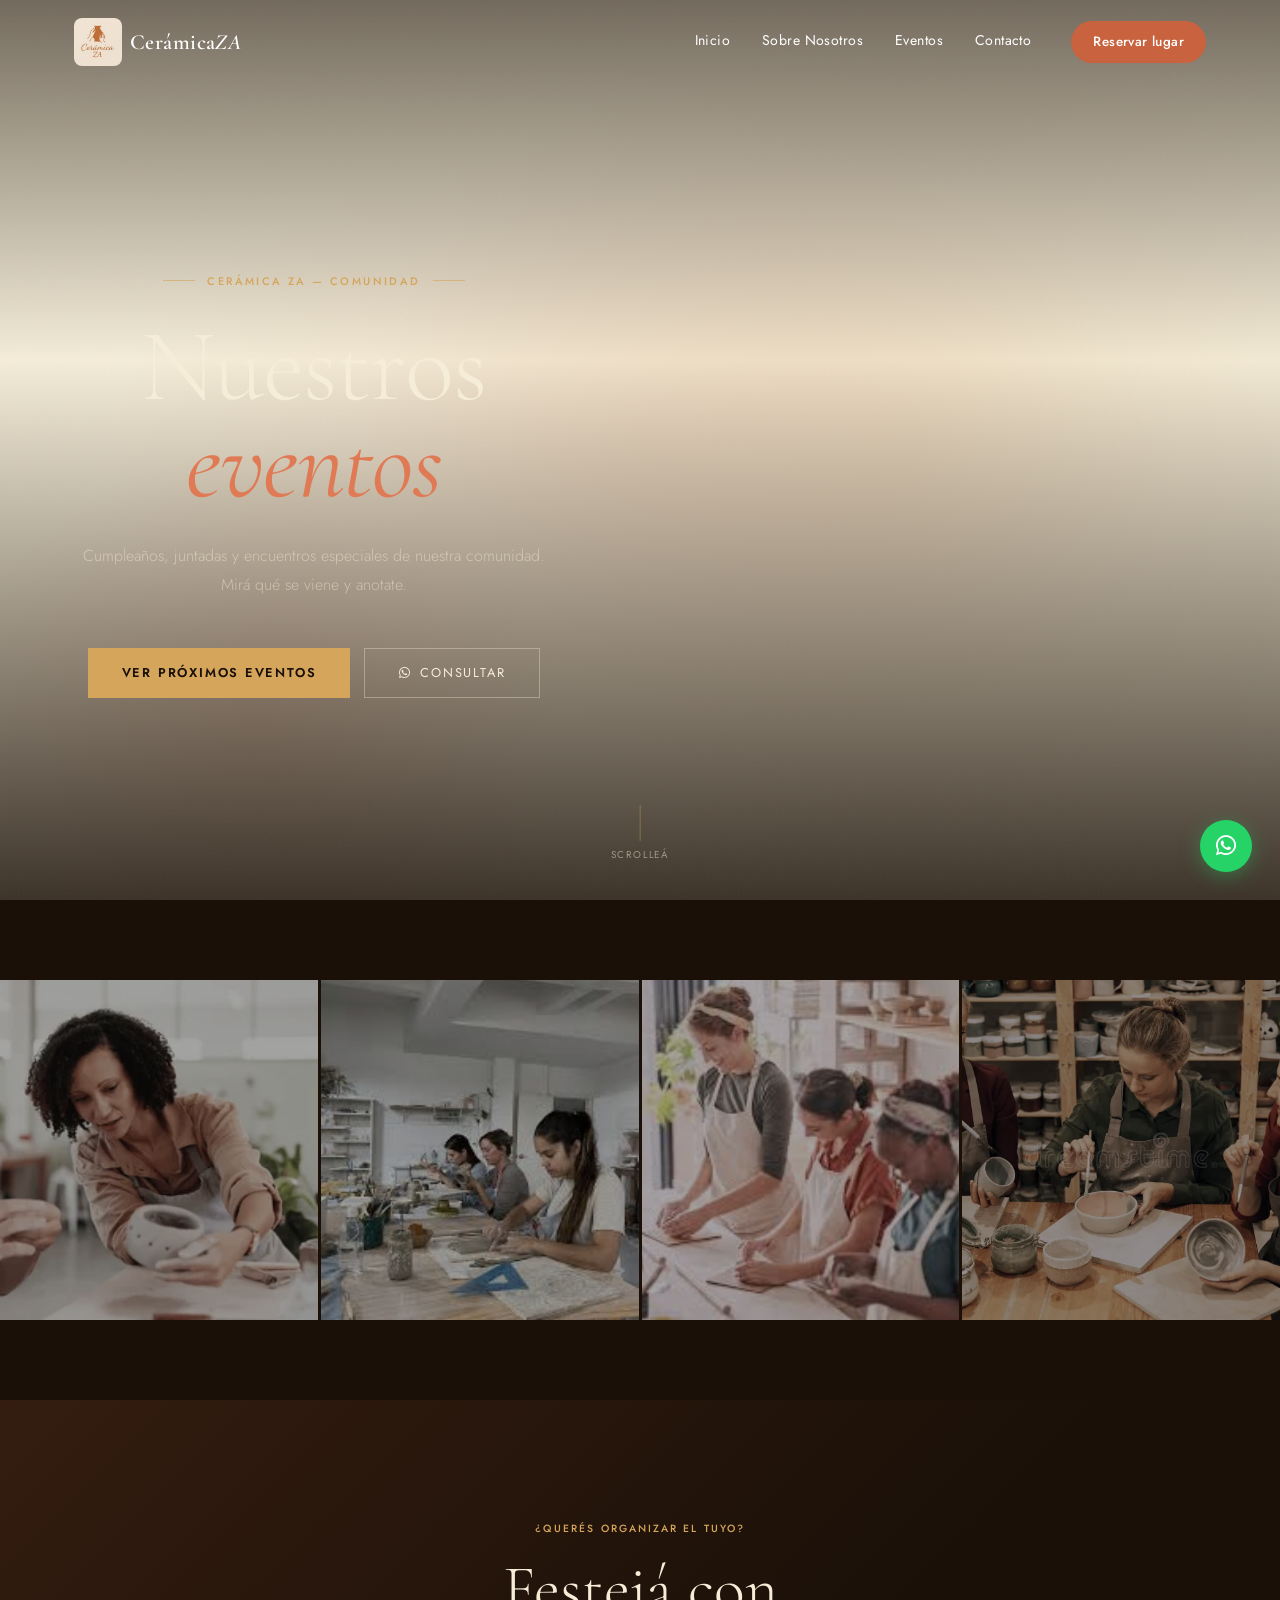
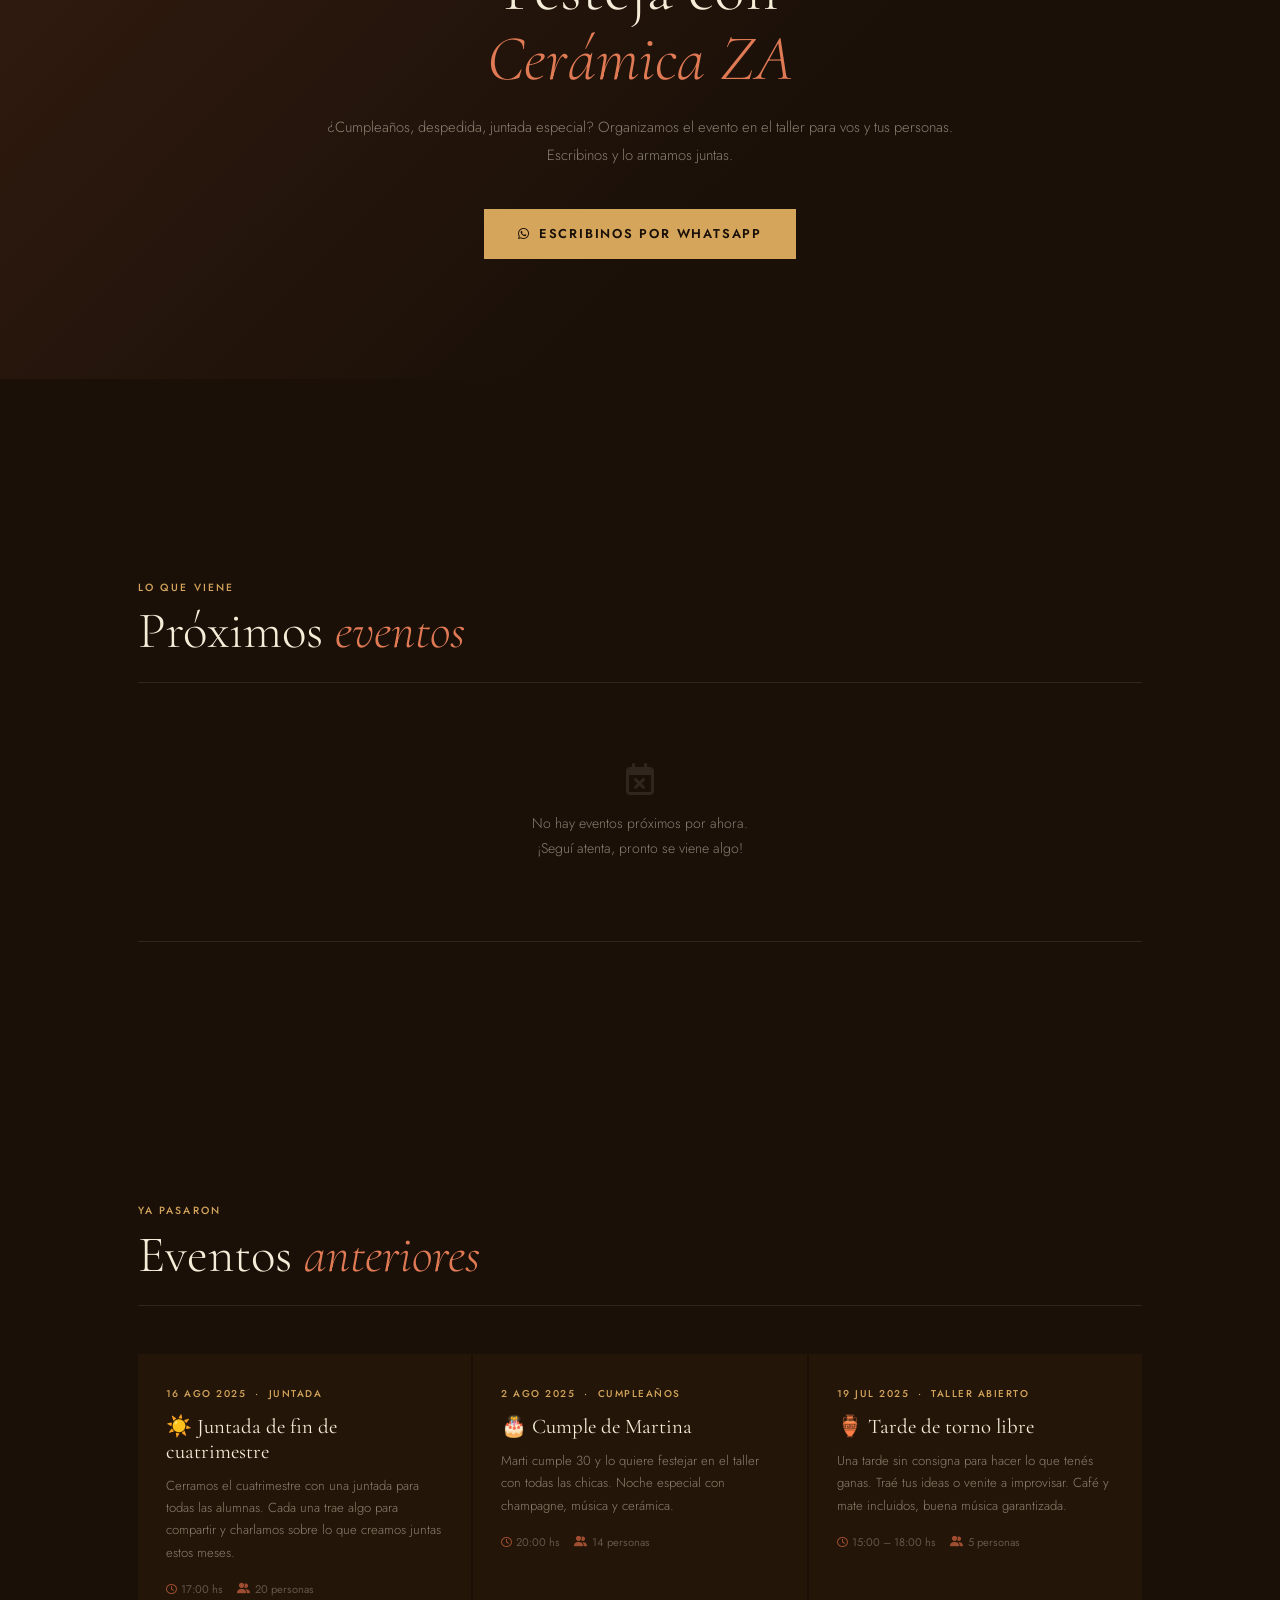
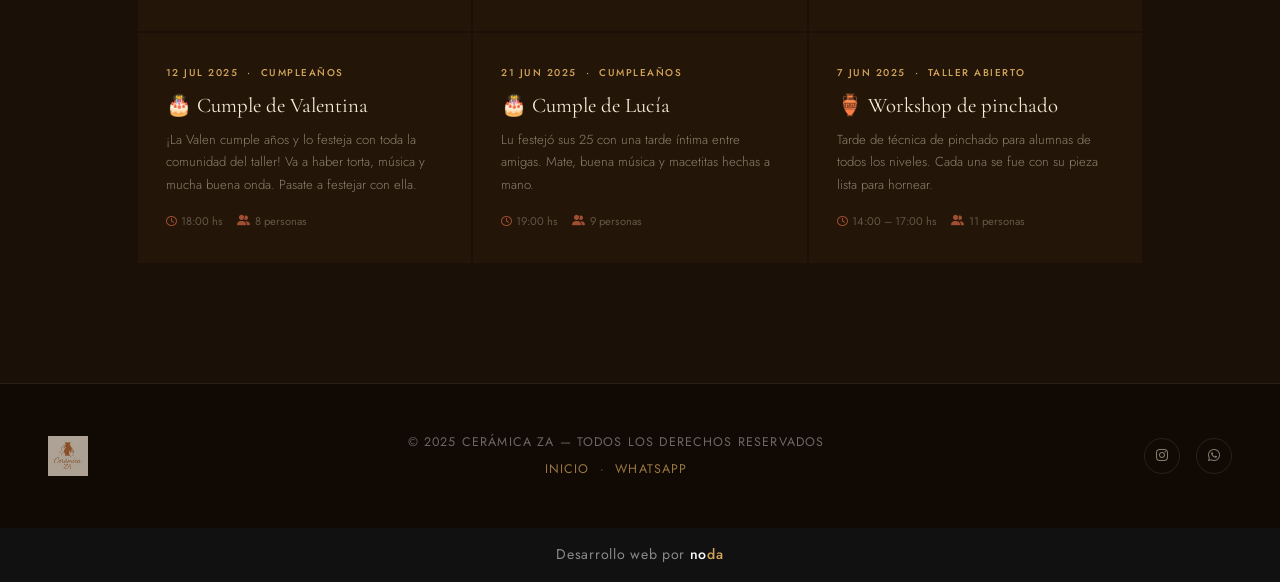
==== eventos.html @ 94dc333e "first commit" ====
<!DOCTYPE html>
<html lang="es">
<head>
  <meta charset="UTF-8" />
  <meta name="viewport" content="width=device-width, initial-scale=1.0" />
  <title>Eventos — Cerámica ZA</title>
  <link rel="preconnect" href="https://fonts.googleapis.com" />
  <link rel="preconnect" href="https://fonts.gstatic.com" crossorigin />
  <link href="https://fonts.googleapis.com/css2?family=Cormorant+Garamond:ital,wght@0,300;0,400;0,600;1,300;1,400;1,600&family=Jost:wght@300;400;500;600&display=swap" rel="stylesheet" />
  <link rel="stylesheet" href="https://cdnjs.cloudflare.com/ajax/libs/font-awesome/6.5.0/css/all.min.css" />
  <link rel="stylesheet" href="styles.css" />
  <link rel="stylesheet" href="styleE.css" />
  <style>

    /* ══════════════════════════════════════
       VARIABLES
    ══════════════════════════════════════ */
    :root {
      --ink:      #1A1008;       /* fondo oscuro principal */
      --ink-2:    #231508;       /* card oscura */
      --ink-3:    #2E1C0E;       /* hover oscuro */
      --terra:    #C9623F;
      --terra-l:  #E07A55;
      --terra-d:  #A04E31;
      --gold:     #D4A55A;       /* acento dorado editorial */
      --gold-l:   #E8C07A;
      --cream:    #F5EDD8;
      --sand:     #E8D5B7;
      --white:    #FFFFFF;
      --muted:    rgba(245,237,216,.5);
      --line:     rgba(245,237,216,.1);

      --ff-d: 'Cormorant Garamond', Georgia, serif;
      --ff-b: 'Jost', sans-serif;
      --ease: cubic-bezier(.4,0,.2,1);
    }

    *, *::before, *::after { box-sizing: border-box; margin:0; padding:0; }
    html { scroll-behavior: smooth; }

    body {
      font-family: var(--ff-b);
      background: var(--ink);
      color: var(--cream);
      overflow-x: hidden;
      min-height: 100vh;
    }

    a { text-decoration: none; color: inherit; }
    img { display: block; max-width: 100%; }

    /* ══════════════════════════════════════
       NAVBAR
    ══════════════════════════════════════ */
    .nav {
      position: fixed; top:0; left:0; right:0; z-index:200;
      padding: 20px 48px;
      display: flex; align-items: center; justify-content: space-between;
      transition: background .4s var(--ease), padding .4s var(--ease);
    }
    .nav.scrolled {
      background: rgba(26,16,8,.95);
      backdrop-filter: blur(16px);
      padding: 14px 48px;
      border-bottom: 1px solid var(--line);
    }

    .nav-logo img {
      height: 52px;
      width: auto;
      filter: brightness(1.1);
      transition: opacity .25s;
    }
    .nav-logo img:hover { opacity: .85; }

    .nav-back {
      font-size: .78rem; font-weight: 500; letter-spacing: .12em;
      text-transform: uppercase; color: var(--gold);
      display: flex; align-items: center; gap: 8px;
      transition: gap .2s var(--ease), color .2s;
    }
    .nav-back:hover { gap: 13px; color: var(--gold-l); }

    /* ══════════════════════════════════════
       HERO — cinematic full-height
    ══════════════════════════════════════ */
    .hero {
      min-height: 100vh;
      display: flex; flex-direction: column;
      align-items: center; justify-content: center;
      text-align: center;
      padding: 140px 24px 80px;
      position: relative; overflow: hidden;
    }

    /* Layered background */
    .hero-bg {
      position: absolute; inset:0; z-index:0;
    }
    .hero-bg-img {
      position: absolute; inset:0;
      background-image: url('https://images.unsplash.com/photo-1565193566173-7a0ee3dbe261?w=1600&q=80');
      background-size: cover; background-position: center;
      filter: brightness(.28) saturate(.8);
    }
    .hero-bg-gradient {
      position: absolute; inset:0;
      background:
        linear-gradient(to bottom, rgba(26,16,8,.6) 0%, transparent 40%, rgba(26,16,8,.85) 100%),
        radial-gradient(ellipse 60% 50% at 50% 50%, rgba(201,98,63,.08) 0%, transparent 70%);
    }
    /* grain overlay */
    .hero-bg::after {
      content:'';
      position: absolute; inset:0;
      background-image: url("data:image/svg+xml,%3Csvg viewBox='0 0 200 200' xmlns='http://www.w3.org/2000/svg'%3E%3Cfilter id='n'%3E%3CfeTurbulence type='fractalNoise' baseFrequency='0.75' numOctaves='4' stitchTiles='stitch'/%3E%3C/filter%3E%3Crect width='100%25' height='100%25' filter='url(%23n)' opacity='0.04'/%3E%3C/svg%3E");
      background-size: 180px; pointer-events:none;
    }

    .hero-content { position:relative; z-index:1; max-width: 800px; }

    .hero-eyebrow {
      display: inline-flex; align-items: center; gap: 12px;
      font-size: .68rem; font-weight: 500; letter-spacing: .22em;
      text-transform: uppercase; color: var(--gold);
      margin-bottom: 28px;
    }
    .hero-eyebrow::before,
    .hero-eyebrow::after {
      content:''; display:block;
      width: 32px; height: 1px; background: var(--gold); opacity:.6;
    }

    .hero-title {
      font-family: var(--ff-d);
      font-size: clamp(3.8rem, 8vw, 7rem);
      font-weight: 300; line-height: .95;
      color: var(--cream); margin-bottom: 28px;
      letter-spacing: -.01em;
    }
    .hero-title em {
      font-style: italic; font-weight: 400;
      color: var(--terra-l); display: block;
    }

    .hero-sub {
      font-size: 1rem; font-weight: 300;
      color: var(--muted); line-height: 1.85;
      max-width: 480px; margin: 0 auto 48px;
    }

    .hero-ctas {
      display: flex; gap: 14px; justify-content: center; flex-wrap: wrap;
    }

    .btn-gold {
      display: inline-flex; align-items: center; gap: 8px;
      padding: 14px 34px;
      background: var(--gold); color: var(--ink);
      border-radius: 0; font-size: .8rem; font-weight: 600;
      letter-spacing: .14em; text-transform: uppercase;
      transition: background .25s, transform .25s;
    }
    .btn-gold:hover { background: var(--gold-l); transform: translateY(-2px); }

    .btn-outline {
      display: inline-flex; align-items: center; gap: 8px;
      padding: 13px 34px;
      background: transparent; color: var(--cream);
      border: 1px solid rgba(245,237,216,.35);
      border-radius: 0; font-size: .8rem; font-weight: 400;
      letter-spacing: .14em; text-transform: uppercase;
      transition: border-color .25s, color .25s, background .25s;
    }
    .btn-outline:hover {
      border-color: var(--cream);
      background: rgba(245,237,216,.06);
    }

    /* Scroll hint */
    .hero-scroll {
      position: absolute; bottom: 36px; left: 50%;
      transform: translateX(-50%); z-index:1;
      display: flex; flex-direction: column; align-items: center; gap: 6px;
      color: var(--muted); font-size: .62rem; letter-spacing: .16em;
      text-transform: uppercase; animation: bob 2.5s ease-in-out infinite;
    }
    .hero-scroll .line {
      width: 1px; height: 36px; background: var(--gold); opacity: .4;
    }
    @keyframes bob {
      0%,100% { transform: translateX(-50%) translateY(0); }
      50%      { transform: translateX(-50%) translateY(7px); }
    }

    /* ══════════════════════════════════════
       UPCOMING EVENTS — large editorial list
    ══════════════════════════════════════ */
    .upcoming {
      padding: 120px 0 80px;
      max-width: 1100px; margin: 0 auto;
      padding-left: 48px; padding-right: 48px;
    }

    .section-head {
      display: flex; align-items: flex-end;
      justify-content: space-between;
      border-bottom: 1px solid var(--line);
      padding-bottom: 24px; margin-bottom: 0;
      flex-wrap: wrap; gap: 16px;
    }

    .section-eyebrow {
      font-size: .65rem; font-weight: 500; letter-spacing: .2em;
      text-transform: uppercase; color: var(--gold);
      margin-bottom: 10px;
    }

    .section-title {
      font-family: var(--ff-d); font-size: clamp(2.2rem,4vw,3.4rem);
      font-weight: 300; color: var(--cream); line-height: 1;
    }
    .section-title em { font-style: italic; color: var(--terra-l); }

    .events-count {
      font-size: .72rem; font-weight: 400; letter-spacing: .1em;
      color: var(--muted); text-transform: uppercase; align-self: flex-end;
    }

    /* ── Event row ─────────────────────── */
    .event-row {
      display: grid;
      grid-template-columns: 80px 1fr auto;
      gap: 0;
      border-bottom: 1px solid var(--line);
      padding: 36px 0;
      align-items: center;
      cursor: default;
      transition: background .3s var(--ease);
      position: relative;
    }
    .event-row::before {
      content:'';
      position: absolute; left:-48px; right:-48px; top:0; bottom:0;
      background: var(--ink-3); opacity:0;
      transition: opacity .3s var(--ease);
      pointer-events: none;
    }
    .event-row:hover::before { opacity:1; }

    /* Date block */
    .row-date {
      position: relative; z-index:1;
      display: flex; flex-direction: column; align-items: center;
      padding-right: 32px; flex-shrink:0;
    }
    .row-date .day {
      font-family: var(--ff-d); font-size: 2.6rem; font-weight: 400;
      line-height: 1; color: var(--cream);
    }
    .row-date .month {
      font-size: .6rem; font-weight: 500; letter-spacing: .15em;
      text-transform: uppercase; color: var(--gold); margin-top:2px;
    }

    /* Info block */
    .row-info {
      position: relative; z-index:1;
      border-left: 1px solid var(--line);
      padding-left: 32px;
    }

    .row-type {
      font-size: .62rem; font-weight: 500; letter-spacing: .15em;
      text-transform: uppercase; margin-bottom: 8px;
    }
    .type-bday  { color: #D4A0C8; }
    .type-junta { color: #7EC8A0; }
    .type-taller{ color: var(--gold); }
    .type-otro  { color: var(--terra-l); }

    .row-name {
      font-family: var(--ff-d); font-size: clamp(1.4rem, 2.5vw, 2rem);
      font-weight: 400; color: var(--cream); line-height: 1.15;
      margin-bottom: 12px;
      transition: color .25s;
    }
    .event-row:hover .row-name { color: var(--terra-l); }

    .row-meta {
      display: flex; gap: 20px; flex-wrap: wrap;
    }
    .row-meta span {
      font-size: .74rem; color: var(--muted);
      display: flex; align-items: center; gap: 6px;
    }
    .row-meta i { color: var(--gold); font-size: .68rem; }

    /* Description — expands on hover */
    .row-desc {
      font-size: .84rem; color: var(--muted); font-weight: 300;
      line-height: 1.75; max-height: 0; overflow: hidden;
      transition: max-height .45s var(--ease), margin .45s var(--ease), opacity .3s;
      opacity: 0; margin-top:0;
    }
    .event-row:hover .row-desc {
      max-height: 120px; opacity:1; margin-top:14px;
    }

    /* Attendees */
    .row-going {
      display: flex; align-items: center; gap: 4px;
      margin-top: 14px;
      max-height: 0; overflow: hidden; opacity:0;
      transition: max-height .45s var(--ease), opacity .3s .1s;
    }
    .event-row:hover .row-going { max-height: 40px; opacity:1; }

    .row-going .av {
      width: 24px; height: 24px; border-radius: 50%;
      overflow: hidden; border: 1.5px solid var(--ink);
      margin-left: -6px; flex-shrink:0;
    }
    .row-going .av:first-child { margin-left:0; }
    .row-going .av img { width:100%; height:100%; object-fit:cover; }
    .row-going-text {
      font-size: .7rem; color: var(--muted); margin-left: 8px;
    }
    .row-going-text strong { color: var(--cream); }

    /* CTA block */
    .row-cta {
      position: relative; z-index:1;
      padding-left: 40px; flex-shrink:0;
      display: flex; align-items: center;
    }

    .btn-confirm {
      display: inline-flex; align-items: center; gap: 8px;
      padding: 12px 24px;
      background: transparent;
      border: 1px solid rgba(201,98,63,.5);
      color: var(--terra-l);
      font-size: .72rem; font-weight: 500; letter-spacing: .12em;
      text-transform: uppercase;
      transition: background .25s, border-color .25s, color .25s, transform .25s;
      white-space: nowrap;
    }
    .btn-confirm:hover {
      background: var(--terra);
      border-color: var(--terra);
      color: var(--white);
      transform: translateY(-2px);
    }
    .btn-confirm i { font-size: .9rem; }

    .btn-past {
      font-size: .68rem; font-weight: 400; letter-spacing: .1em;
      text-transform: uppercase; color: rgba(245,237,216,.2);
    }

    /* ══════════════════════════════════════
       GALLERY STRIP — moodboard between sections
    ══════════════════════════════════════ */
    .gallery-strip {
      display: grid;
      grid-template-columns: repeat(4, 1fr);
      gap: 3px;
      height: 340px;
      margin: 0;
      overflow: hidden;
    }
    .gallery-strip .gimg {
      overflow: hidden; position: relative;
    }
    .gallery-strip .gimg img {
      width:100%; height:100%; object-fit:cover;
      filter: brightness(.65) saturate(.7);
      transition: filter .5s, transform .5s;
    }
    .gallery-strip .gimg:hover img {
      filter: brightness(.8) saturate(1);
      transform: scale(1.1);
    }

    /* ══════════════════════════════════════
       PAST EVENTS — smaller cards
    ══════════════════════════════════════ */
    .past-section {
      padding: 100px 0 120px;
      max-width: 1100px; margin: 0 auto;
      padding-left: 48px; padding-right: 48px;
    }

    .past-section .section-head { margin-bottom: 48px; }

    .past-grid {
      display: grid;
      grid-template-columns: repeat(auto-fill, minmax(300px, 1fr));
      gap: 2px;
    }

    .past-card {
      background: var(--ink-2);
      padding: 32px 28px;
      position: relative; overflow: hidden;
      transition: background .3s;
    }
    .past-card:hover { background: var(--ink-3); }

    .past-card::before {
      content:'';
      position: absolute; top:0; left:0;
      width: 2px; height: 0;
      background: var(--terra);
      transition: height .4s var(--ease);
    }
    .past-card:hover::before { height: 100%; }

    .past-date {
      font-size: .62rem; font-weight: 500; letter-spacing: .15em;
      text-transform: uppercase; color: var(--gold);
      margin-bottom: 12px;
    }
    .past-name {
      font-family: var(--ff-d); font-size: 1.3rem; font-weight: 400;
      color: var(--cream); line-height: 1.2; margin-bottom: 10px;
    }
    .past-desc {
      font-size: .82rem; color: var(--muted); font-weight: 300;
      line-height: 1.7; margin-bottom: 16px;
    }
    .past-meta {
      display: flex; gap: 14px; flex-wrap: wrap;
    }
    .past-meta span {
      font-size: .7rem; color: rgba(245,237,216,.3);
      display: flex; align-items: center; gap: 5px;
    }
    .past-meta i { color: var(--terra-d); font-size: .65rem; }

    /* ══════════════════════════════════════
       FULL-WIDTH CTA BANNER
    ══════════════════════════════════════ */
    .cta-banner {
      position: relative; overflow: hidden;
      padding: 120px 48px;
      text-align: center;
    }
    .cta-banner-bg {
      position: absolute; inset:0;
      background-image: url('https://images.unsplash.com/photo-1493106641515-5ff71b496133?w=1600&q=80');
      background-size: cover; background-position: center;
      filter: brightness(.2) saturate(.6);
    }
    .cta-banner-overlay {
      position: absolute; inset:0;
      background: linear-gradient(135deg, rgba(201,98,63,.15) 0%, transparent 60%);
    }
    .cta-inner {
      position: relative; z-index:1;
      max-width: 640px; margin: 0 auto;
    }
    .cta-inner .section-eyebrow { margin-bottom: 16px; }
    .cta-inner h2 {
      font-family: var(--ff-d); font-size: clamp(2.4rem,5vw,4rem);
      font-weight: 300; color: var(--cream); line-height: 1.1;
      margin-bottom: 20px;
    }
    .cta-inner h2 em { font-style: italic; color: var(--terra-l); }
    .cta-inner p {
      font-size: .92rem; color: var(--muted); font-weight: 300;
      line-height: 1.85; margin-bottom: 40px;
    }

    /* ══════════════════════════════════════
       EMPTY STATE
    ══════════════════════════════════════ */
    .empty {
      padding: 80px 0; text-align: center;
      border-bottom: 1px solid var(--line);
    }
    .empty i { font-size: 2rem; color: var(--line); display: block; margin-bottom: 16px; }
    .empty p  { font-size: .88rem; color: var(--muted); font-weight: 300; line-height: 1.8; }

    /* ══════════════════════════════════════
       FOOTER
    ══════════════════════════════════════ */
    .footer {
      background: #110A04;
      padding: 48px;
      display: flex; justify-content: space-between; align-items: center;
      flex-wrap: wrap; gap: 20px;
      border-top: 1px solid var(--line);
    }
    .footer-logo img { height: 40px; width: auto; opacity: .7; }
    .footer-mid {
      font-size: .72rem; letter-spacing: .1em; text-transform: uppercase;
      color: rgba(245,237,216,.3); text-align: center;
    }
    .footer-mid a { color: var(--gold); opacity: .7; transition: opacity .2s; }
    .footer-mid a:hover { opacity: 1; }
    .footer-right {
      display: flex; gap: 16px;
    }
    .footer-right a {
      width: 36px; height: 36px; border-radius: 50%;
      border: 1px solid var(--line);
      display: flex; align-items: center; justify-content: center;
      color: var(--muted); font-size: .85rem;
      transition: border-color .2s, color .2s, background .2s;
    }
    .footer-right a:hover {
      border-color: var(--terra); color: var(--terra);
      background: rgba(201,98,63,.08);
    }

    /* ══════════════════════════════════════
       WA FLOAT
    ══════════════════════════════════════ */
    .wa-float {
      position: fixed; bottom: 28px; right: 28px; z-index:500;
      width: 52px; height: 52px; border-radius: 50%;
      background: #25D366; color: #fff;
      display: flex; align-items: center; justify-content: center;
      font-size: 1.45rem;
      box-shadow: 0 4px 20px rgba(37,211,102,.35);
      transition: transform .3s, box-shadow .3s;
    }
    .wa-float:hover { transform: scale(1.1) translateY(-2px); box-shadow: 0 8px 28px rgba(37,211,102,.45); }

    /* ══════════════════════════════════════
       REVEAL
    ══════════════════════════════════════ */
    .reveal { opacity:0; transform:translateY(28px); transition: opacity .65s var(--ease), transform .65s var(--ease); }
    .reveal.visible { opacity:1; transform:translateY(0); }

    /* ══════════════════════════════════════
       RESPONSIVE
    ══════════════════════════════════════ */
    @media (max-width: 860px) {
      .upcoming, .past-section { padding-left: 24px; padding-right: 24px; }
      .event-row { grid-template-columns: 64px 1fr; gap: 0; }
      .row-cta { display: none; }
      .event-row { cursor: pointer; }
      /* show CTA below info on mobile */
      .row-info { padding-left: 20px; }
      .row-date { padding-right: 20px; }
      .gallery-strip { grid-template-columns: 1fr 1fr; height: 240px; }
      .nav { padding: 16px 24px; }
      .nav.scrolled { padding: 12px 24px; }
      .footer { padding: 32px 24px; flex-direction: column; text-align: center; }
      .cta-banner { padding: 80px 24px; }
    }
    @media (max-width: 520px) {
      .event-row { grid-template-columns: 56px 1fr; }
      .row-date .day { font-size: 2rem; }
      .gallery-strip { height: 180px; gap: 2px; }
      .past-grid { grid-template-columns: 1fr; }
    }

    /* Navbar white text */
    .navbar .nav-links a { color: var(--white); }
    .navbar .logo-text { color: var(--white); }
    .navbar .logo-text em { color: var(--white); }
    .navbar.scrolled {
      background: rgba(26,16,8,.95);
      backdrop-filter: blur(16px);
      box-shadow: 0 4px 20px rgba(0,0,0,0.5);
      border-bottom: 1px solid rgba(245,237,216,.1);
    }
    .navbar.scrolled .nav-links a { color: var(--cream); }
    .navbar.scrolled .logo-text { color: var(--cream); }
    .navbar.scrolled .logo-text em { color: var(--terra-l); }

    /* Adjust sections for fixed navbar */
    .gallery-strip { margin-top: 80px; }
    .cta-banner { margin-top: 80px; }
    .upcoming { margin-top: 80px; }
    .past-section { margin-top: 80px; }

  </style>
</head>
<body>

  <!-- ════════ NAVBAR ════════ -->
  <header class="navbar" id="navbar">
    <div class="nav-inner">
      <a href="index.html" class="logo">
        <img src="logo.jpg" alt="Cerámica ZA Logo" class="logo-img" />
        <span class="logo-text">Cerámica<em>ZA</em></span>
      </a>
      <nav class="nav-links" id="navLinks">
        <a href="index.html#inicio">Inicio</a>
        <a href="index.html#nosotros">Sobre Nosotros</a>
        <a href="eventos.html">Eventos</a>
        <a href="index.html#contacto">Contacto</a>
      </nav>
      <a href="https://wa.me/5492914682284?text=Hola%2C%20quiero%20reservar%20un%20lugar%20en%20Cer%C3%A1mica%20ZA%20%F0%9F%8F%BA" target="_blank" class="btn-reservar">Reservar lugar</a>
      <button class="hamburger" id="hamburger" aria-label="Menú" aria-expanded="false">
        <span></span><span></span><span></span>
      </button>
    </div>
  </header>

  <!-- ════════ HERO ════════ -->
  <section class="hero">
    <div class="hero-bg">
      <div class="hero-bg-img"></div>
      <div class="hero-bg-gradient"></div>
    </div>
    <div class="hero-content">
      <div class="hero-eyebrow">Cerámica ZA — Comunidad</div>
      <h1 class="hero-title">
        Nuestros<br /><em>eventos</em>
      </h1>
      <p class="hero-sub">
        Cumpleaños, juntadas y encuentros especiales de nuestra comunidad. Mirá qué se viene y anotate.
      </p>
      <div class="hero-ctas">
        <a href="#proximos" class="btn-gold">Ver próximos eventos</a>
        <a href="https://wa.me/5492914682284?text=Hola%21%20Quiero%20saber%20m%C3%A1s%20sobre%20los%20eventos%20del%20taller%20%F0%9F%8F%BA" target="_blank" class="btn-outline">
          <i class="fa-brands fa-whatsapp"></i> Consultar
        </a>
      </div>
    </div>
    <div class="hero-scroll">
      <div class="line"></div>
      <span>Scrolleá</span>
    </div>
  </section>

  <!-- ════════ GALLERY STRIP ════════ -->
  <div class="gallery-strip">
    <div class="gimg"><img src="eventos/1.webp" alt="" /></div>
    <div class="gimg"><img src="eventos/images (1).jpg" alt="" /></div>
    <div class="gimg"><img src="eventos/images.jpg" alt="" /></div>
    <div class="gimg"><img src="eventos/una-compañía-de-tres-animadas-amigas-jóvenes-están-pintando-cerámica-en-un-taller-concepto-estilo-vida-y-personas-309868129.webp" alt="" /></div>
  </div>

  <!-- ════════ CTA BANNER ════════ -->
  <div class="cta-banner">
    <div class="cta-banner-bg"></div>
    <div class="cta-banner-overlay"></div>
    <div class="cta-inner reveal">
      <div class="section-eyebrow">¿Querés organizar el tuyo?</div>
      <h2>Festejá con<br /><em>Cerámica ZA</em></h2>
      <p>¿Cumpleaños, despedida, juntada especial? Organizamos el evento en el taller para vos y tus personas. Escribinos y lo armamos juntas.</p>
      <a href="https://wa.me/5492914682284?text=Hola%21%20Quiero%20organizar%20un%20evento%20en%20el%20taller%20de%20Cer%C3%A1mica%20ZA%20%F0%9F%8F%BA" target="_blank" class="btn-gold">
        <i class="fa-brands fa-whatsapp"></i> Escribinos por WhatsApp
      </a>
    </div>
  </div>

  <!-- ════════ UPCOMING EVENTS ════════ -->
  <section class="upcoming" id="proximos">
    <div class="section-head reveal">
      <div>
        <div class="section-eyebrow">Lo que viene</div>
        <h2 class="section-title">Próximos <em>eventos</em></h2>
      </div>
      <span class="events-count" id="upcomingCount"></span>
    </div>

    <div id="upcomingList"></div>
  </section>

  <!-- ════════ PAST EVENTS ════════ -->
  <section class="past-section" id="anteriores">
    <div class="section-head reveal">
      <div>
        <div class="section-eyebrow">Ya pasaron</div>
        <h2 class="section-title">Eventos <em>anteriores</em></h2>
      </div>
    </div>
    <div class="past-grid" id="pastList"></div>
  </section>

  <!-- ════════ FOOTER ════════ -->
  <footer class="footer">
    <div class="footer-logo">
      <img src="logo.jpg" alt="Cerámica ZA" />
    </div>
    <div class="footer-mid">
      <p>© 2025 Cerámica ZA — Todos los derechos reservados</p>
      <p style="margin-top:6px;">
        <a href="index.html">Inicio</a> &nbsp;·&nbsp;
        <a href="https://wa.me/5492914682284">WhatsApp</a>
      </p>
    </div>
    <div class="footer-right">
      <a href="https://instagram.com/ceramica.z.a" target="_blank" aria-label="Instagram"><i class="fa-brands fa-instagram"></i></a>
      <a href="https://wa.me/5492914682284" target="_blank" aria-label="WhatsApp"><i class="fa-brands fa-whatsapp"></i></a>
    </div>
  </footer>

  <div style="background: #111; padding: 15px 20px; text-align: center; font-size: 0.88rem; color: rgba(255,255,255,0.5); font-family: 'Jost', sans-serif; letter-spacing: 0.05em;">
    Desarrollo web por <a href="https://instagram.com/noda" target="_blank" style="text-decoration: none; font-weight: 500; display: inline-block; transition: transform 0.2s;"><span style="color: #ffffff;">no</span><span style="color: #D4A55A;">da</span></a>
  </div>

  <!-- WA FLOAT -->
  <a href="https://wa.me/5492914682284" target="_blank" class="wa-float" aria-label="WhatsApp">
    <i class="fa-brands fa-whatsapp"></i>
  </a>

  <!-- ════════════════════════════════════════
       DATOS — EDITÁ ACÁ LOS EVENTOS
       ════════════════════════════════════════
       tipo: "bday" | "junta" | "taller" | "otro"
       mesNum: 0=ene … 11=dic
  ═══════════════════════════════════════════ -->
  <script>
    const EVENTOS = [
      {
        nombre:      "🎂 Cumple de Valentina",
        tipo:        "bday",
        tipoLabel:   "Cumpleaños",
        dia: 12,  mes: "Jul",  mesNum: 6,  anio: 2025,
        hora:        "18:00 hs",
        lugar:       "Cerámica ZA — Barrio Santa Margarita",
        descripcion: "¡La Valen cumple años y lo festeja con toda la comunidad del taller! Va a haber torta, música y mucha buena onda. Pasate a festejar con ella.",
        asistentes:  8,
        avatares: ["https://i.pravatar.cc/60?img=47","https://i.pravatar.cc/60?img=32","https://i.pravatar.cc/60?img=21"],
        waMsg: "Hola! Confirmo que voy al cumple de Valentina el 12 de julio 🎂🏺"
      },
      {
        nombre:      "🏺 Tarde de torno libre",
        tipo:        "taller",
        tipoLabel:   "Taller abierto",
        dia: 19,  mes: "Jul",  mesNum: 6,  anio: 2025,
        hora:        "15:00 – 18:00 hs",
        lugar:       "Cerámica ZA — Barrio Santa Margarita",
        descripcion: "Una tarde sin consigna para hacer lo que tenés ganas. Traé tus ideas o venite a improvisar. Café y mate incluidos, buena música garantizada.",
        asistentes:  5,
        avatares: ["https://i.pravatar.cc/60?img=12","https://i.pravatar.cc/60?img=55"],
        waMsg: "Hola! Me anoto para la tarde de torno libre del 19 de julio 🏺"
      },
      {
        nombre:      "🎂 Cumple de Martina",
        tipo:        "bday",
        tipoLabel:   "Cumpleaños",
        dia: 2,   mes: "Ago",  mesNum: 7,  anio: 2025,
        hora:        "20:00 hs",
        lugar:       "Cerámica ZA — Barrio Santa Margarita",
        descripcion: "Marti cumple 30 y lo quiere festejar en el taller con todas las chicas. Noche especial con champagne, música y cerámica.",
        asistentes:  14,
        avatares: ["https://i.pravatar.cc/60?img=9","https://i.pravatar.cc/60?img=44","https://i.pravatar.cc/60?img=38"],
        waMsg: "Hola! Confirmo que voy al cumple de Martina el 2 de agosto 🥂🎂"
      },
      {
        nombre:      "☀️ Juntada de fin de cuatrimestre",
        tipo:        "junta",
        tipoLabel:   "Juntada",
        dia: 16,  mes: "Ago",  mesNum: 7,  anio: 2025,
        hora:        "17:00 hs",
        lugar:       "Cerámica ZA — Barrio Santa Margarita",
        descripcion: "Cerramos el cuatrimestre con una juntada para todas las alumnas. Cada una trae algo para compartir y charlamos sobre lo que creamos juntas estos meses.",
        asistentes:  20,
        avatares: ["https://i.pravatar.cc/60?img=3","https://i.pravatar.cc/60?img=17","https://i.pravatar.cc/60?img=60"],
        waMsg: "Hola! Me apunto a la juntada de fin de cuatrimestre del 16 de agosto ☀️"
      },
      {
        nombre:      "🎂 Cumple de Lucía",
        tipo:        "bday",
        tipoLabel:   "Cumpleaños",
        dia: 21,  mes: "Jun",  mesNum: 5,  anio: 2025,
        hora:        "19:00 hs",
        lugar:       "Cerámica ZA — Barrio Santa Margarita",
        descripcion: "Lu festejó sus 25 con una tarde íntima entre amigas. Mate, buena música y macetitas hechas a mano.",
        asistentes:  9,
        avatares: ["https://i.pravatar.cc/60?img=29","https://i.pravatar.cc/60?img=5"],
        waMsg: ""
      },
      {
        nombre:      "🏺 Workshop de pinchado",
        tipo:        "taller",
        tipoLabel:   "Taller abierto",
        dia: 7,   mes: "Jun",  mesNum: 5,  anio: 2025,
        hora:        "14:00 – 17:00 hs",
        lugar:       "Cerámica ZA — Barrio Santa Margarita",
        descripcion: "Tarde de técnica de pinchado para alumnas de todos los niveles. Cada una se fue con su pieza lista para hornear.",
        asistentes:  11,
        avatares: ["https://i.pravatar.cc/60?img=22","https://i.pravatar.cc/60?img=43"],
        waMsg: ""
      },
    ];

    /* ════ RENDER ════ */
    const hoy = new Date(); hoy.setHours(0,0,0,0);

    const proximos = EVENTOS
      .filter(e => new Date(e.anio, e.mesNum, e.dia) >= hoy)
      .sort((a,b) => new Date(a.anio,a.mesNum,a.dia) - new Date(b.anio,b.mesNum,b.dia));

    const pasados = EVENTOS
      .filter(e => new Date(e.anio, e.mesNum, e.dia) < hoy)
      .sort((a,b) => new Date(b.anio,b.mesNum,b.dia) - new Date(a.anio,a.mesNum,a.dia));

    const typeClass = { bday:'type-bday', junta:'type-junta', taller:'type-taller', otro:'type-otro' };

    /* Upcoming rows */
    const upList  = document.getElementById('upcomingList');
    const upCount = document.getElementById('upcomingCount');
    upCount.textContent = proximos.length
      ? `${proximos.length} evento${proximos.length>1?'s':''} próximo${proximos.length>1?'s':''}`
      : '';

    if (proximos.length === 0) {
      upList.innerHTML = `
        <div class="empty">
          <i class="fa-regular fa-calendar-xmark"></i>
          <p>No hay eventos próximos por ahora.<br>¡Seguí atenta, pronto se viene algo!</p>
        </div>`;
    } else {
      proximos.forEach((ev, i) => {
        const url = ev.waMsg
          ? `https://wa.me/5492914682284?text=${encodeURIComponent(ev.waMsg)}`
          : '#';

        const avsHtml = ev.avatares.slice(0,3)
          .map(s=>`<div class="av"><img src="${s}" alt="" loading="lazy"/></div>`)
          .join('');
        const extra = ev.asistentes > 3
          ? `<span style="font-size:.68rem;color:var(--muted);margin-left:4px">+${ev.asistentes-3} más</span>`
          : '';

        const row = document.createElement('div');
        row.className = 'event-row reveal';
        row.style.animationDelay = `${i*60}ms`;
        row.innerHTML = `
          <div class="row-date">
            <span class="day">${ev.dia}</span>
            <span class="month">${ev.mes}</span>
          </div>
          <div class="row-info">
            <div class="row-type ${typeClass[ev.tipo]||'type-otro'}">${ev.tipoLabel}</div>
            <div class="row-name">${ev.nombre}</div>
            <div class="row-meta">
              <span><i class="fa-regular fa-clock"></i>${ev.hora}</span>
              <span><i class="fa-solid fa-location-dot"></i>${ev.lugar}</span>
            </div>
            <p class="row-desc">${ev.descripcion}</p>
            <div class="row-going">
              ${avsHtml}${extra}
              <span class="row-going-text"><strong>${ev.asistentes}</strong> van a ir</span>
            </div>
          </div>
          <div class="row-cta">
            <a href="${url}" target="_blank" class="btn-confirm">
              <i class="fa-brands fa-whatsapp"></i> ¡Me apunto!
            </a>
          </div>`;

        /* On mobile tap → open WhatsApp */
        row.addEventListener('click', (e) => {
          if (window.innerWidth <= 860 && !e.target.closest('a')) {
            window.open(url, '_blank');
          }
        });

        upList.appendChild(row);
      });
    }

    /* Past cards */
    const pastList = document.getElementById('pastList');
    if (pasados.length === 0) {
      pastList.innerHTML = `<p style="font-size:.84rem;color:var(--muted);font-weight:300;">Todavía no hay eventos pasados.</p>`;
    } else {
      pasados.forEach((ev, i) => {
        const card = document.createElement('div');
        card.className = 'past-card reveal';
        card.innerHTML = `
          <div class="past-date">${ev.dia} ${ev.mes} ${ev.anio} &nbsp;·&nbsp; ${ev.tipoLabel}</div>
          <div class="past-name">${ev.nombre}</div>
          <p class="past-desc">${ev.descripcion}</p>
          <div class="past-meta">
            <span><i class="fa-regular fa-clock"></i>${ev.hora}</span>
            <span><i class="fa-solid fa-user-group"></i>${ev.asistentes} personas</span>
          </div>`;
        pastList.appendChild(card);
      });
    }

    /* ════ NAVBAR SCROLL ════ */
    const nav = document.getElementById('navbar');
    window.addEventListener('scroll', () => {
      if (nav) nav.classList.toggle('scrolled', window.scrollY > 50);
    }, { passive: true });

    /* ════ REVEAL ════ */
    const ro = new IntersectionObserver(entries => {
      entries.forEach(e => {
        if (!e.isIntersecting) return;
        const sibs = [...e.target.parentElement.querySelectorAll('.reveal:not(.visible)')];
        const delay = sibs.indexOf(e.target) * 80;
        setTimeout(() => e.target.classList.add('visible'), Math.max(0, delay));
        ro.unobserve(e.target);
      });
    }, { threshold: 0.08, rootMargin: '0px 0px -30px 0px' });

    document.querySelectorAll('.reveal').forEach(el => ro.observe(el));
  </script>

</body>
</html>
---- styles.css ----
/* ===================================================
   TIERRA VIVA — Espacio de Cerámica
   styles.css
   =================================================== */

/* ── Variables ─────────────────────────────────────── */
:root {
  --terracotta:   #C9623F;
  --terracotta-d: #A04E31;
  --terracotta-l: #E07A55;
  --sand:         #E8D5B7;
  --sand-l:       #F5EDD8;
  --cream:        #FAF6EF;
  --brown:        #5C3A1E;
  --brown-l:      #7A5236;
  --white:        #FFFFFF;
  --text:         #3B2A1A;
  --text-light:   #7A6355;

  --ff-display: 'Cormorant Garamond', Georgia, serif;
  --ff-body:    'Jost', sans-serif;

  --radius-sm:  8px;
  --radius-md:  16px;
  --radius-lg:  32px;

  --shadow-card: 0 4px 24px rgba(90,50,20,.10);
  --shadow-hover: 0 12px 40px rgba(90,50,20,.18);

  --transition: 0.35s cubic-bezier(.4,0,.2,1);
}

/* ── Reset ─────────────────────────────────────────── */
*, *::before, *::after { box-sizing: border-box; margin: 0; padding: 0; }

html { scroll-behavior: smooth; font-size: 16px; }

body {
  font-family: var(--ff-body);
  background: var(--cream);
  color: var(--text);
  line-height: 1.7;
  overflow-x: hidden;
}

img { display: block; width: 100%; height: 100%; object-fit: cover; }

a { text-decoration: none; color: inherit; }

/* ── Container ─────────────────────────────────────── */
.container {
  max-width: 1180px;
  margin: 0 auto;
  padding: 0 24px;
}

/* ── Reusable tags & titles ────────────────────────── */
.section-tag {
  display: inline-block;
  font-family: var(--ff-body);
  font-size: .75rem;
  font-weight: 500;
  letter-spacing: .15em;
  text-transform: uppercase;
  color: var(--terracotta);
  margin-bottom: 14px;
}

h2 {
  font-family: var(--ff-display);
  font-size: clamp(2rem, 4vw, 3rem);
  font-weight: 400;
  line-height: 1.15;
  color: var(--brown);
}

h2 em {
  font-style: italic;
  color: var(--terracotta);
}

/* ── Buttons ───────────────────────────────────────── */
.btn-primary {
  display: inline-block;
  padding: 14px 32px;
  background: var(--terracotta);
  color: var(--white);
  border-radius: 50px;
  font-family: var(--ff-body);
  font-size: .9rem;
  font-weight: 500;
  letter-spacing: .04em;
  transition: background var(--transition), transform var(--transition), box-shadow var(--transition);
}

.btn-primary:hover {
  background: var(--terracotta-d);
  transform: translateY(-2px);
  box-shadow: 0 8px 24px rgba(201,98,63,.35);
}

.btn-secondary {
  display: inline-block;
  padding: 13px 32px;
  background: transparent;
  color: var(--brown);
  border: 2px solid var(--brown);
  border-radius: 50px;
  font-family: var(--ff-body);
  font-size: .9rem;
  font-weight: 500;
  letter-spacing: .04em;
  transition: all var(--transition);
}

.btn-secondary:hover {
  background: var(--brown);
  color: var(--white);
  transform: translateY(-2px);
}

/* ── Reveal animation ──────────────────────────────── */
.reveal {
  opacity: 0;
  transform: translateY(36px);
  transition: opacity .7s ease, transform .7s ease;
}

.reveal.visible {
  opacity: 1;
  transform: translateY(0);
}

/* ===================================================
   NAVBAR
   =================================================== */
.navbar {
  position: fixed;
  top: 0; left: 0; right: 0;
  z-index: 1000;
  padding: 18px 0;
  transition: background var(--transition), box-shadow var(--transition), padding var(--transition);
}

.navbar.scrolled {
  background: rgba(250,246,239,.96);
  backdrop-filter: blur(10px);
  box-shadow: 0 2px 20px rgba(90,50,20,.08);
  padding: 10px 0;
}

.nav-inner {
  max-width: 1180px;
  margin: 0 auto;
  padding: 0 24px;
  display: flex;
  align-items: center;
  gap: 40px;
}

/* Logo */
.logo {
  display: flex;
  align-items: center;
  gap: 8px;
  flex-shrink: 0;
}

.logo-img {
  width: 48px;
  height: 48px;
  object-fit: contain;
  border-radius: 8px;
}

.logo-icon {
  font-size: 1.5rem;
  color: var(--terracotta);
  line-height: 1;
}

.logo-text {
  font-family: var(--ff-display);
  font-size: 1.35rem;
  font-weight: 600;
  color: var(--brown);
  letter-spacing: .02em;
}

.logo-text em {
  font-style: italic;
  color: var(--terracotta);
}

/* Nav links */
.nav-links {
  display: flex;
  align-items: center;
  gap: 32px;
  margin-left: auto;
}

.nav-links a {
  font-size: .88rem;
  font-weight: 400;
  color: var(--text);
  letter-spacing: .03em;
  position: relative;
  padding-bottom: 3px;
  transition: color var(--transition);
}

.nav-links a::after {
  content: '';
  position: absolute;
  bottom: 0; left: 0;
  width: 0; height: 1.5px;
  background: var(--terracotta);
  transition: width var(--transition);
}

.nav-links a:hover { color: var(--terracotta); }
.nav-links a:hover::after { width: 100%; }

/* Reserve button */
.btn-reservar {
  flex-shrink: 0;
  display: inline-block;
  padding: 10px 22px;
  background: var(--terracotta);
  color: var(--white);
  border-radius: 50px;
  font-size: .84rem;
  font-weight: 500;
  letter-spacing: .03em;
  transition: background var(--transition), transform var(--transition);
}

.btn-reservar:hover {
  background: var(--terracotta-d);
  transform: scale(1.03);
}

/* Hamburger */
.hamburger {
  display: none;
  flex-direction: column;
  justify-content: center;
  gap: 5px;
  background: none;
  border: none;
  cursor: pointer;
  padding: 4px;
  margin-left: auto;
}

.hamburger span {
  display: block;
  width: 24px;
  height: 2px;
  background: var(--brown);
  border-radius: 2px;
  transition: all var(--transition);
}

/* ===================================================
   HERO
   =================================================== */
.hero {
  min-height: 100vh;
  display: flex;
  align-items: center;
  position: relative;
  overflow: hidden;
  padding: 120px 24px 80px;
}

.hero-bg {
  position: absolute;
  inset: 0;
  background:
    radial-gradient(ellipse 60% 70% at 70% 50%, rgba(232,213,183,.55) 0%, transparent 70%),
    radial-gradient(ellipse 40% 50% at 20% 80%, rgba(201,98,63,.15) 0%, transparent 60%),
    var(--cream);
}

.hero-texture {
  position: absolute;
  inset: 0;
  background-image: url("data:image/svg+xml,%3Csvg viewBox='0 0 200 200' xmlns='http://www.w3.org/2000/svg'%3E%3Cfilter id='n'%3E%3CfeTurbulence type='fractalNoise' baseFrequency='0.65' numOctaves='3' stitchTiles='stitch'/%3E%3C/filter%3E%3Crect width='100%25' height='100%25' filter='url(%23n)' opacity='0.035'/%3E%3C/svg%3E");
  background-size: 200px;
  opacity: .5;
}

.hero-content {
  position: relative;
  z-index: 2;
  max-width: 640px;
  margin: 0 auto 0 0;
  padding-left: max(24px, calc((100vw - 1180px) / 2));
}

.hero-tag {
  display: inline-block;
  font-size: .75rem;
  font-weight: 500;
  letter-spacing: .18em;
  text-transform: uppercase;
  color: var(--terracotta);
  background: rgba(201,98,63,.1);
  padding: 6px 16px;
  border-radius: 50px;
  margin-bottom: 24px;
}

.hero-title {
  font-family: var(--ff-display);
  font-size: clamp(3.2rem, 7vw, 5.5rem);
  font-weight: 400;
  line-height: 1.05;
  color: var(--brown);
  margin-bottom: 24px;
}

.hero-title em {
  font-style: italic;
  color: var(--terracotta);
  display: block;
}

.hero-sub {
  font-size: 1.05rem;
  color: var(--text-light);
  max-width: 480px;
  margin-bottom: 40px;
  font-weight: 300;
  line-height: 1.8;
}

.hero-ctas {
  display: flex;
  gap: 16px;
  flex-wrap: wrap;
}

/* Shapes */
.hero-shapes {
  position: absolute;
  inset: 0;
  z-index: 1;
  pointer-events: none;
}

.shape {
  position: absolute;
  border-radius: 50%;
  background: var(--terracotta);
  opacity: .06;
}

.shape-1 {
  width: 500px; height: 500px;
  right: -100px; top: -80px;
  animation: float 8s ease-in-out infinite;
}

.shape-2 {
  width: 280px; height: 280px;
  right: 220px; bottom: 60px;
  opacity: .08;
  animation: float 11s ease-in-out infinite reverse;
}

.shape-3 {
  width: 140px; height: 140px;
  right: 480px; top: 180px;
  background: var(--sand);
  opacity: .5;
  animation: float 6s ease-in-out infinite;
}

@keyframes float {
  0%, 100% { transform: translateY(0) scale(1); }
  50%       { transform: translateY(-20px) scale(1.03); }
}

/* Scroll hint */
.hero-scroll-hint {
  position: absolute;
  bottom: 32px; left: 50%;
  transform: translateX(-50%);
  z-index: 3;
  display: flex;
  flex-direction: column;
  align-items: center;
  gap: 6px;
  color: var(--text-light);
  font-size: .7rem;
  letter-spacing: .12em;
  text-transform: uppercase;
  animation: bounce 2.5s ease-in-out infinite;
}

@keyframes bounce {
  0%, 100% { transform: translateX(-50%) translateY(0); }
  50%       { transform: translateX(-50%) translateY(6px); }
}

/* ===================================================
   ABOUT
   =================================================== */
.about {
  padding: 120px 0;
  background: var(--white);
}

.about-grid {
  display: grid;
  grid-template-columns: 1fr 1fr;
  gap: 80px;
  align-items: center;
}

.about-img-wrap { position: relative; }

.about-img-inner {
  position: relative;
  aspect-ratio: 4/5;
  border-radius: var(--radius-lg);
  overflow: hidden;
  box-shadow: var(--shadow-card);
}

.about-img-inner::before {
  content: '';
  position: absolute;
  inset: -4px;
  border: 2px solid var(--terracotta);
  border-radius: calc(var(--radius-lg) + 4px);
  opacity: .25;
  z-index: -1;
}

.about-img-badge {
  position: absolute;
  bottom: 28px; right: -24px;
  background: var(--terracotta);
  color: var(--white);
  padding: 18px 24px;
  border-radius: var(--radius-md);
  text-align: center;
  box-shadow: var(--shadow-hover);
}

.about-img-badge span {
  display: block;
  font-family: var(--ff-display);
  font-size: 1.8rem;
  font-weight: 600;
  line-height: 1;
}

.about-img-badge small {
  font-size: .7rem;
  opacity: .85;
  letter-spacing: .08em;
  text-transform: uppercase;
}

.about-text p {
  color: var(--text-light);
  margin-bottom: 16px;
  font-weight: 300;
}

.about-text h2 { margin-bottom: 24px; }

.about-pillars {
  display: flex;
  gap: 28px;
  margin-top: 36px;
  flex-wrap: wrap;
}

.pillar {
  display: flex;
  flex-direction: column;
  align-items: center;
  gap: 8px;
  background: var(--sand-l);
  border-radius: var(--radius-md);
  padding: 20px 28px;
  flex: 1;
  min-width: 100px;
  transition: background var(--transition), transform var(--transition);
}

.pillar:hover {
  background: var(--sand);
  transform: translateY(-4px);
}

.pillar i {
  font-size: 1.3rem;
  color: var(--terracotta);
}

.pillar span {
  font-size: .82rem;
  font-weight: 500;
  letter-spacing: .08em;
  text-transform: uppercase;
  color: var(--brown);
}

/* ===================================================
   EVENTS / COURSES
   =================================================== */
.events {
  padding: 120px 0;
  background: var(--sand-l);
  position: relative;
  overflow: hidden;
}

.events::before {
  content: '';
  position: absolute;
  top: -80px; left: -80px;
  width: 360px; height: 360px;
  border-radius: 50%;
  background: var(--terracotta);
  opacity: .05;
}

.section-header {
  text-align: center;
  margin-bottom: 64px;
}

.section-header p {
  color: var(--text-light);
  margin-top: 12px;
  font-size: 1rem;
  font-weight: 300;
}

.events-grid {
  display: grid;
  grid-template-columns: repeat(auto-fill, minmax(260px, 1fr));
  gap: 28px;
}

/* Card */
.event-card {
  background: var(--white);
  border-radius: var(--radius-md);
  overflow: hidden;
  box-shadow: var(--shadow-card);
  transition: transform var(--transition), box-shadow var(--transition);
  display: flex;
  flex-direction: column;
}

.event-card:hover {
  transform: translateY(-8px);
  box-shadow: var(--shadow-hover);
}

.card-img {
  position: relative;
  aspect-ratio: 4/3;
  overflow: hidden;
}

.card-img img {
  transition: transform .6s ease;
}

.event-card:hover .card-img img {
  transform: scale(1.07);
}

.card-badge {
  position: absolute;
  top: 14px; left: 14px;
  background: var(--terracotta);
  color: var(--white);
  font-size: .68rem;
  font-weight: 500;
  letter-spacing: .1em;
  text-transform: uppercase;
  padding: 4px 12px;
  border-radius: 50px;
}

.card-badge.featured { background: var(--brown); }
.card-badge.special  { background: #8B5CF6; }

.card-body {
  padding: 24px;
  display: flex;
  flex-direction: column;
  flex: 1;
}

.card-body h3 {
  font-family: var(--ff-display);
  font-size: 1.35rem;
  font-weight: 600;
  color: var(--brown);
  margin-bottom: 10px;
  line-height: 1.2;
}

.card-body p {
  font-size: .88rem;
  color: var(--text-light);
  font-weight: 300;
  line-height: 1.7;
  flex: 1;
  margin-bottom: 16px;
}

.card-meta {
  display: flex;
  flex-direction: column;
  gap: 5px;
  margin-bottom: 20px;
}

.card-meta span {
  font-size: .78rem;
  color: var(--brown-l);
  font-weight: 400;
  display: flex;
  align-items: center;
  gap: 7px;
}

.card-meta i { color: var(--terracotta); }

.btn-card {
  display: flex;
  align-items: center;
  justify-content: center;
  gap: 8px;
  padding: 12px 20px;
  background: var(--terracotta);
  color: var(--white);
  border-radius: 50px;
  font-size: .84rem;
  font-weight: 500;
  letter-spacing: .03em;
  transition: background var(--transition), transform var(--transition);
  margin-top: auto;
}

.btn-card:hover {
  background: var(--terracotta-d);
  transform: scale(1.02);
}

.btn-card i { font-size: 1.1rem; }

/* ===================================================
   LOCATION
   =================================================== */
.location {
  padding: 120px 0;
  background: var(--white);
}

.location-grid {
  display: grid;
  grid-template-columns: 1fr 1.2fr;
  gap: 80px;
  align-items: start;
}

.location-info h2 { margin-bottom: 36px; }

.location-details {
  display: flex;
  flex-direction: column;
  gap: 24px;
  margin-bottom: 36px;
}

.loc-item {
  display: flex;
  gap: 18px;
  align-items: flex-start;
}

.loc-item i {
  font-size: 1.1rem;
  color: var(--terracotta);
  margin-top: 3px;
  flex-shrink: 0;
  width: 20px;
}

.loc-item strong {
  display: block;
  font-weight: 500;
  font-size: .82rem;
  letter-spacing: .08em;
  text-transform: uppercase;
  color: var(--brown);
  margin-bottom: 3px;
}

.loc-item p {
  font-size: .9rem;
  color: var(--text-light);
  font-weight: 300;
  line-height: 1.6;
}

/* Social links */
.social-links {
  display: flex;
  gap: 12px;
  flex-wrap: wrap;
}

.social-links a {
  width: 42px; height: 42px;
  display: flex;
  align-items: center;
  justify-content: center;
  border-radius: 50%;
  background: var(--sand-l);
  color: var(--brown);
  font-size: 1rem;
  transition: background var(--transition), color var(--transition), transform var(--transition);
}

.social-links a:hover {
  background: var(--terracotta);
  color: var(--white);
  transform: scale(1.12);
}

/* Map */
.map-wrap {
  border-radius: var(--radius-lg);
  overflow: hidden;
  box-shadow: var(--shadow-card);
}

.map-wrap iframe { display: block; }

/* ===================================================
   FOOTER
   =================================================== */
.footer {
  background: var(--brown);
  color: rgba(255,255,255,.75);
  padding: 80px 0 32px;
}

.footer-grid {
  display: grid;
  grid-template-columns: 1.6fr 1fr 1.4fr;
  gap: 56px;
  margin-bottom: 56px;
}

.footer-brand .logo-icon,
.footer-brand .logo-text {
  color: var(--sand-l);
}

.footer-brand .logo-text em { color: var(--terracotta-l); }

.footer-brand {
  display: flex;
  flex-direction: column;
  gap: 6px;
}

.footer-brand p {
  font-size: .88rem;
  font-weight: 300;
  margin-top: 14px;
  line-height: 1.7;
  max-width: 260px;
  color: rgba(255,255,255,.6);
}

.footer-links,
.footer-contact {
  display: flex;
  flex-direction: column;
  gap: 10px;
}

.footer-links strong,
.footer-contact strong {
  font-weight: 500;
  font-size: .78rem;
  letter-spacing: .12em;
  text-transform: uppercase;
  color: var(--sand);
  margin-bottom: 6px;
}

.footer-links a {
  font-size: .88rem;
  font-weight: 300;
  color: rgba(255,255,255,.65);
  transition: color var(--transition);
}

.footer-links a:hover { color: var(--terracotta-l); }

.footer-contact p {
  font-size: .88rem;
  font-weight: 300;
  display: flex;
  align-items: center;
  gap: 8px;
  color: rgba(255,255,255,.65);
}

.footer-contact i { color: var(--terracotta-l); }

.footer-contact .social-links { margin-top: 6px; }

.footer-contact .social-links a {
  background: rgba(255,255,255,.08);
  color: rgba(255,255,255,.75);
}

.footer-contact .social-links a:hover {
  background: var(--terracotta);
  color: var(--white);
}

.footer-bottom {
  border-top: 1px solid rgba(255,255,255,.1);
  padding-top: 28px;
  display: flex;
  justify-content: space-between;
  align-items: center;
  flex-wrap: wrap;
  gap: 12px;
}

.footer-bottom p {
  font-size: .78rem;
  color: rgba(255,255,255,.45);
}

.footer-bottom i { color: var(--terracotta-l); font-size: .75rem; }

/* ===================================================
   WHATSAPP FLOAT
   =================================================== */
.wa-float {
  position: fixed;
  bottom: 32px; right: 32px;
  z-index: 999;
  width: 58px; height: 58px;
  background: #25D366;
  border-radius: 50%;
  display: flex;
  align-items: center;
  justify-content: center;
  color: var(--white);
  font-size: 1.6rem;
  box-shadow: 0 4px 20px rgba(37,211,102,.45);
  transition: transform var(--transition), box-shadow var(--transition);
}

.wa-float:hover {
  transform: scale(1.1) translateY(-2px);
  box-shadow: 0 8px 30px rgba(37,211,102,.55);
}

.wa-tooltip {
  position: absolute;
  right: 70px;
  background: var(--brown);
  color: var(--white);
  font-size: .78rem;
  font-weight: 500;
  padding: 6px 14px;
  border-radius: 50px;
  white-space: nowrap;
  pointer-events: none;
  opacity: 0;
  transform: translateX(8px);
  transition: opacity var(--transition), transform var(--transition);
}

.wa-float:hover .wa-tooltip {
  opacity: 1;
  transform: translateX(0);
}

/* ===================================================
   RESPONSIVE
   =================================================== */
@media (max-width: 960px) {
  .about-grid   { grid-template-columns: 1fr; gap: 48px; }
  .about-img-wrap { max-width: 480px; margin: 0 auto; }
  .about-img-badge { right: 0; }
  .location-grid { grid-template-columns: 1fr; gap: 48px; }
  .footer-grid   { grid-template-columns: 1fr 1fr; }
}

@media (max-width: 720px) {
  .nav-links, .btn-reservar { display: none; }

  .hamburger { display: flex; }

  /* Mobile nav open state */
  .nav-links.open {
    display: flex;
    flex-direction: column;
    position: fixed;
    inset: 0;
    background: var(--cream);
    align-items: center;
    justify-content: center;
    gap: 36px;
    z-index: 900;
  }

  .nav-links.open a {
    font-family: var(--ff-display);
    font-size: 2rem;
    font-weight: 400;
    color: var(--brown);
  }

  .hero-content { padding-left: 0; }

  .hero-ctas { flex-direction: column; gap: 12px; }

  .footer-grid {
    grid-template-columns: 1fr;
    gap: 36px;
  }

  .footer-bottom {
    flex-direction: column;
    text-align: center;
  }

  .wa-float { bottom: 20px; right: 20px; }
}

@media (max-width: 480px) {
  .events-grid { grid-template-columns: 1fr; }
}
---- styleE.css ----
:root {
      --terra:   #C9623F;
      --terra-d: #A04E31;
      --terra-l: #E07A55;
      --sand:    #E8D5B7;
      --sand-l:  #F5EDD8;
      --cream:   #FAF6EF;
      --brown:   #5C3A1E;
      --brown-l: #7A5236;
      --white:   #FFFFFF;
      --text:    #3B2A1A;
      --muted:   #7A6355;
      --ff-d: 'Cormorant Garamond', Georgia, serif;
      --ff-b: 'Jost', sans-serif;
      --ease: cubic-bezier(.4,0,.2,1);
    }

    *, *::before, *::after { box-sizing: border-box; margin:0; padding:0; }
    html { scroll-behavior: smooth; }
    body {
      font-family: var(--ff-b);
      background: var(--cream);
      color: var(--text);
      overflow-x: hidden;
      min-height: 100vh;
    }
    a { text-decoration: none; color: inherit; }
    img { display: block; width: 100%; height: 100%; object-fit: cover; }

    /* ── NAVBAR ─────────────────────────── */
    .nav {
      position: fixed; top:0; left:0; right:0; z-index:100;
      padding: 16px 32px;
      display: flex; align-items: center; justify-content: space-between;
      transition: background .3s var(--ease), box-shadow .3s var(--ease);
    }
    .nav.scrolled {
      background: rgba(250,246,239,.96);
      backdrop-filter: blur(12px);
      box-shadow: 0 2px 20px rgba(90,50,20,.07);
    }
    .nav-logo {
      font-family: var(--ff-d); font-size: 1.3rem; font-weight: 600;
      color: var(--brown); display: flex; align-items: center; gap: 8px;
    }
    .nav-logo .dot { color: var(--terra); font-size: 1.5rem; }
    .nav-logo em   { font-style: italic; color: var(--terra); }
    .nav-back {
      font-size: .82rem; font-weight: 500; letter-spacing: .05em;
      color: var(--terra); display: flex; align-items: center; gap: 7px;
      transition: gap .2s var(--ease);
    }
    .nav-back:hover { gap: 11px; }

    /* ── PAGE HEADER ────────────────────── */
    .page-header {
      padding: 130px 24px 56px;
      text-align: center;
      background:
        radial-gradient(ellipse 70% 55% at 50% 0%, rgba(232,213,183,.55) 0%, transparent 70%),
        var(--cream);
    }
    .pill {
      display: inline-flex; align-items: center; gap: 8px;
      background: rgba(201,98,63,.1); color: var(--terra);
      font-size: .72rem; font-weight: 500; letter-spacing: .15em;
      text-transform: uppercase; padding: 6px 18px; border-radius: 50px;
      margin-bottom: 20px;
    }
    .page-header h1 {
      font-family: var(--ff-d);
      font-size: clamp(2.6rem, 5vw, 4rem);
      font-weight: 400; line-height: 1.1; color: var(--brown);
      margin-bottom: 14px;
    }
    .page-header h1 em { font-style: italic; color: var(--terra); }
    .page-header p {
      font-size: .95rem; color: var(--muted); font-weight: 300;
      max-width: 460px; margin: 0 auto; line-height: 1.8;
    }

    /* ── EVENTS LIST ────────────────────── */
    .events-wrap {
      max-width: 760px; margin: 0 auto;
      padding: 52px 24px 100px;
    }

    .section-label {
      font-size: .7rem; font-weight: 500; letter-spacing: .18em;
      text-transform: uppercase; color: var(--terra);
      padding-bottom: 14px;
      border-bottom: 1px solid var(--sand);
      margin-bottom: 26px;
    }
    .section-label + .section-label,
    .events-wrap > *:not(:first-child) .section-label {
      margin-top: 56px;
    }
    .past-section { margin-top: 60px; }

    /* ── EVENT CARD ─────────────────────── */
    .event-card {
      display: grid;
      grid-template-columns: 68px 1fr;
      background: var(--white);
      border-radius: 20px;
      overflow: hidden;
      box-shadow: 0 3px 18px rgba(90,50,20,.07);
      margin-bottom: 16px;
      opacity: 0;
      transform: translateY(20px);
      animation: fadeUp .45s var(--ease) forwards;
      transition: transform .3s var(--ease), box-shadow .3s var(--ease);
    }
    .event-card:hover {
      transform: translateY(-4px) !important;
      box-shadow: 0 12px 36px rgba(90,50,20,.12);
    }
    @keyframes fadeUp {
      to { opacity:1; transform:translateY(0); }
    }

    /* Date stripe */
    .date-col {
      background: var(--terra);
      display: flex; flex-direction: column;
      align-items: center; justify-content: center;
      padding: 18px 6px; flex-shrink: 0;
      transition: background .3s;
    }
    .date-col.past { background: var(--sand); }
    .date-col.past .date-num,
    .date-col.past .date-mon { color: var(--muted); }
    .date-num {
      font-family: var(--ff-d); font-size: 2rem; font-weight: 600;
      line-height: 1; color: var(--white);
    }
    .date-mon {
      font-size: .58rem; font-weight: 500; letter-spacing: .12em;
      text-transform: uppercase; color: rgba(255,255,255,.8);
      margin-top: 3px;
    }

    /* Body */
    .card-body {
      padding: 20px 24px 20px 22px;
      display: flex; flex-direction: column;
    }

    .card-top {
      display: flex; justify-content: space-between;
      align-items: flex-start; gap: 10px; margin-bottom: 7px;
    }

    .card-name {
      font-family: var(--ff-d); font-size: 1.25rem; font-weight: 600;
      color: var(--brown); line-height: 1.2;
    }

    .event-badge {
      flex-shrink: 0;
      font-size: .64rem; font-weight: 500; letter-spacing: .1em;
      text-transform: uppercase; padding: 3px 11px; border-radius: 50px;
    }
    .badge-bday  { background: rgba(176,95,154,.1);  color: #B05F9A; }
    .badge-junta { background: rgba(90,127,78,.1);   color: #4E7040; }
    .badge-taller{ background: rgba(122,82,54,.1);   color: var(--brown-l); }
    .badge-otro  { background: rgba(201,98,63,.1);   color: var(--terra); }

    .card-meta {
      display: flex; flex-wrap: wrap; gap: 12px; margin-bottom: 10px;
    }
    .card-meta span {
      font-size: .76rem; color: var(--muted);
      display: flex; align-items: center; gap: 5px;
    }
    .card-meta i { color: var(--terra); font-size: .72rem; }

    .card-desc {
      font-size: .87rem; color: var(--muted); font-weight: 300;
      line-height: 1.75; margin-bottom: 18px; flex: 1;
    }

    .card-footer {
      display: flex; align-items: center;
      justify-content: space-between; flex-wrap: wrap; gap: 10px;
    }

    /* Attendees */
    .going {
      display: flex; align-items: center; gap: 8px;
    }
    .avatars {
      display: flex;
    }
    .avatars img {
      width: 26px; height: 26px; border-radius: 50%;
      border: 2px solid var(--white);
      margin-left: -7px; object-fit: cover;
    }
    .avatars img:first-child { margin-left: 0; }
    .going-text {
      font-size: .74rem; color: var(--muted);
    }
    .going-text strong { color: var(--brown); }

    /* Confirm button */
    .btn-confirm {
      display: inline-flex; align-items: center; gap: 7px;
      padding: 9px 20px;
      background: #25D366; color: var(--white);
      border-radius: 50px; font-size: .8rem; font-weight: 500;
      letter-spacing: .03em;
      box-shadow: 0 3px 14px rgba(37,211,102,.3);
      transition: background .25s, transform .25s, box-shadow .25s;
      white-space: nowrap;
    }
    .btn-confirm:hover {
      background: #1ebe5a;
      transform: translateY(-2px);
      box-shadow: 0 7px 20px rgba(37,211,102,.38);
    }
    .btn-confirm i { font-size: .95rem; }

    /* Past state */
    .event-card.past { opacity: .55 !important; }
    .event-card.past:hover { transform: none !important; box-shadow: 0 3px 18px rgba(90,50,20,.07) !important; }
    .past-label {
      font-size: .7rem; color: var(--muted); letter-spacing: .07em;
      text-transform: uppercase; font-weight: 400;
    }

    /* ── EMPTY STATE ────────────────────── */
    .empty {
      text-align: center; padding: 60px 20px;
    }
    .empty i { font-size: 2.2rem; color: var(--sand); display: block; margin-bottom: 14px; }
    .empty p  { font-size: .9rem; color: var(--muted); font-weight: 300; line-height: 1.7; }

    /* ── FOOTER ─────────────────────────── */
    .footer {
      background: var(--brown);
      padding: 30px 24px;
      text-align: center;
    }
    .footer p   { font-size: .78rem; color: rgba(255,255,255,.38); }
    .footer a   { color: var(--terra-l); }
    .footer a:hover { color: var(--white); }

    /* ── WA FLOAT ───────────────────────── */
    .wa-float {
      position: fixed; bottom: 26px; right: 26px; z-index: 500;
      width: 52px; height: 52px; border-radius: 50%;
      background: #25D366; color: #fff;
      display: flex; align-items: center; justify-content: center;
      font-size: 1.45rem;
      box-shadow: 0 4px 18px rgba(37,211,102,.38);
      transition: transform .3s, box-shadow .3s;
    }
    .wa-float:hover { transform: scale(1.1) translateY(-2px); }

    /* ── RESPONSIVE ─────────────────────── */
    @media (max-width: 520px) {
      .event-card { grid-template-columns: 56px 1fr; }
      .date-num   { font-size: 1.6rem; }
      .card-body  { padding: 16px 16px 18px 14px; }
      .card-top   { flex-direction: column; gap: 6px; }
      .nav        { padding: 14px 20px; }
    }
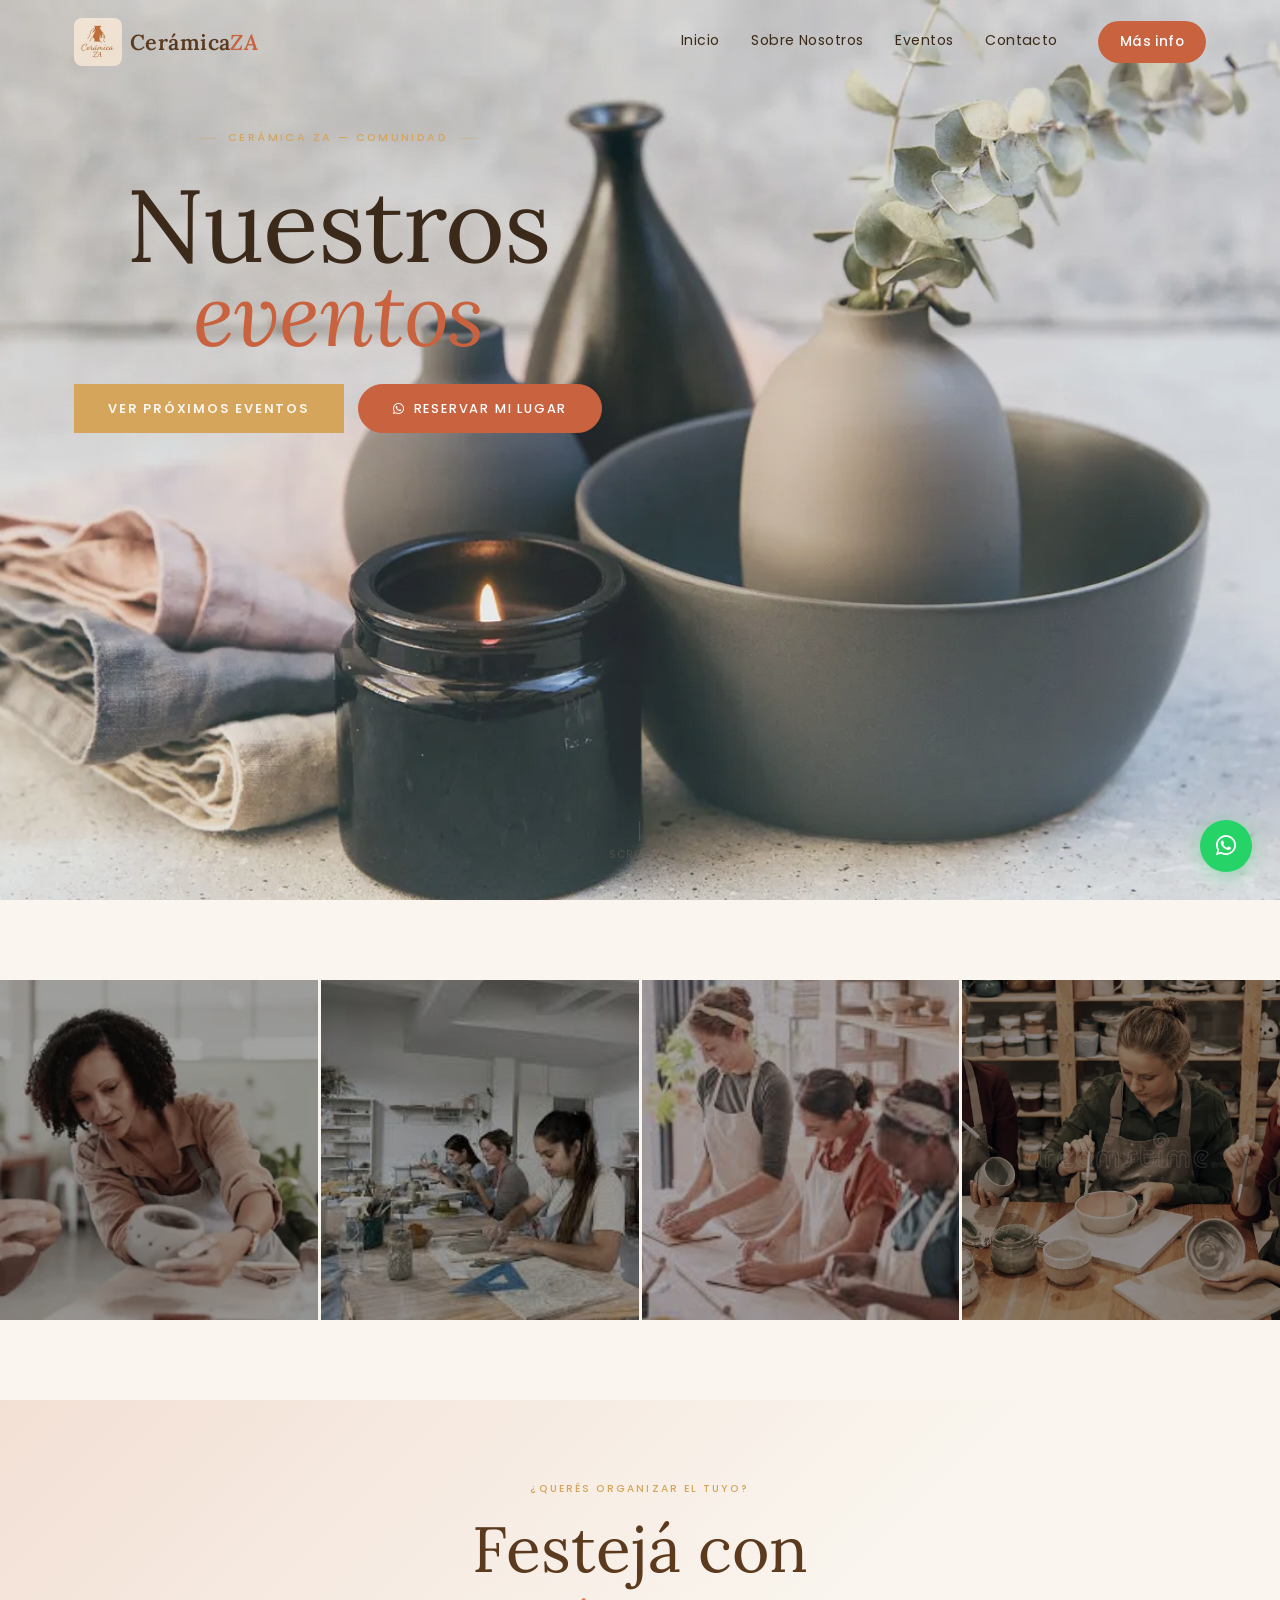
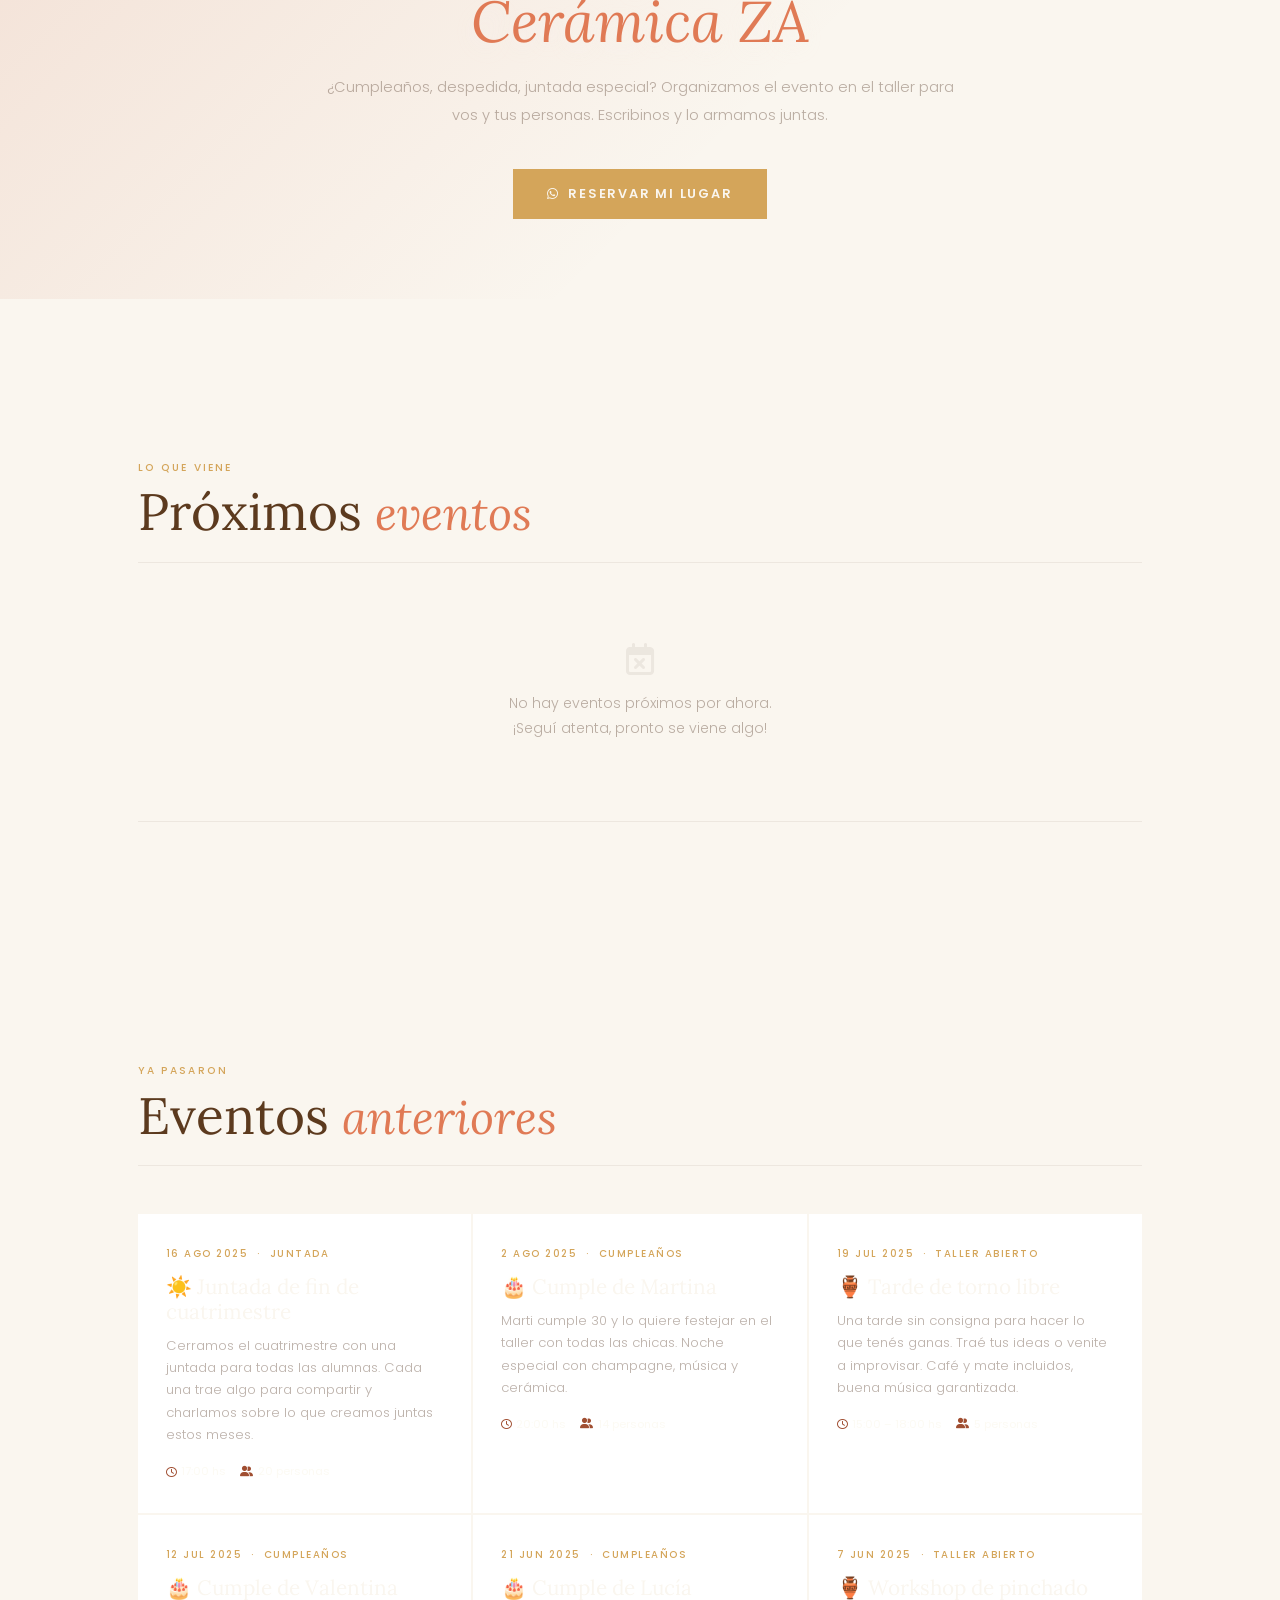
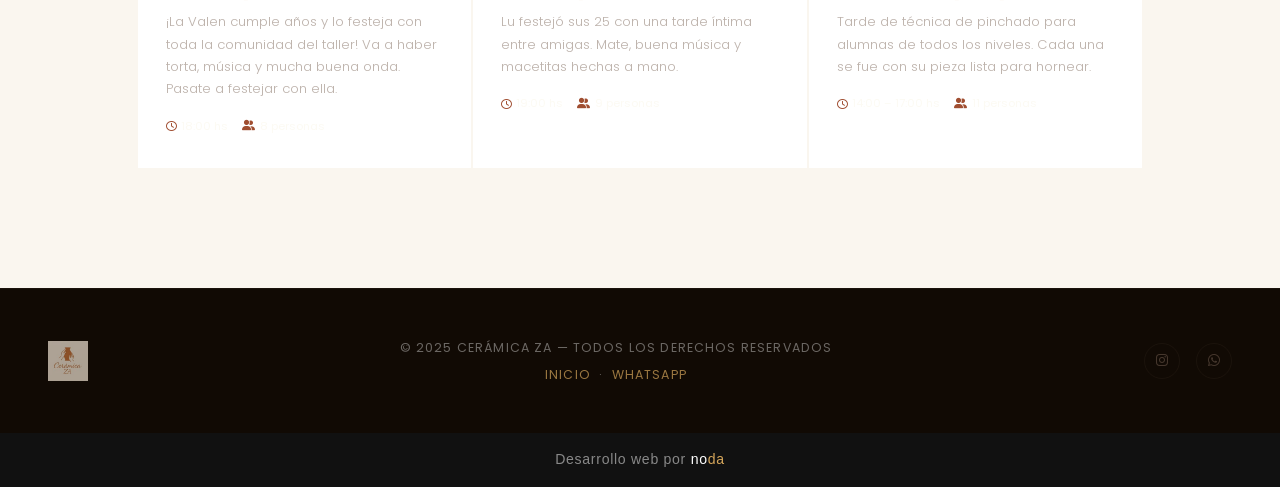
==== commit 9dc0396f: "actualice la pag" ====
--- a/eventos.html
+++ b/eventos.html
@@ -4,9 +4,15 @@
   <meta charset="UTF-8" />
   <meta name="viewport" content="width=device-width, initial-scale=1.0" />
   <title>Eventos — Cerámica ZA</title>
+  <link rel="icon" href="favicon.ico" type="image/x-icon" />
+  <meta name="description" content="Participá en los próximos eventos y talleres de Cerámica ZA en Bahía Blanca. Cursos, cumpleaños y juntadas creativas en un espacio cálido y comunitario." />
+  <meta property="og:title" content="Eventos — Cerámica ZA" />
+  <meta property="og:description" content="Participá en los próximos eventos y talleres de Cerámica ZA en Bahía Blanca. Cursos, cumpleaños y juntadas creativas en un espacio cálido y comunitario." />
+  <meta property="og:type" content="website" />
+  <meta property="og:image" content="eventos/92979.webp" />
   <link rel="preconnect" href="https://fonts.googleapis.com" />
   <link rel="preconnect" href="https://fonts.gstatic.com" crossorigin />
-  <link href="https://fonts.googleapis.com/css2?family=Cormorant+Garamond:ital,wght@0,300;0,400;0,600;1,300;1,400;1,600&family=Jost:wght@300;400;500;600&display=swap" rel="stylesheet" />
+  <link href="https://fonts.googleapis.com/css2?family=Lora:ital,wght@0,400;0,500;0,600;1,400;1,600&family=Poppins:wght@300;400;500;600&display=swap" rel="stylesheet" />
   <link rel="stylesheet" href="https://cdnjs.cloudflare.com/ajax/libs/font-awesome/6.5.0/css/all.min.css" />
   <link rel="stylesheet" href="styles.css" />
   <link rel="stylesheet" href="styleE.css" />
@@ -16,22 +22,27 @@
        VARIABLES
     ══════════════════════════════════════ */
     :root {
-      --ink:      #1A1008;       /* fondo oscuro principal */
-      --ink-2:    #231508;       /* card oscura */
-      --ink-3:    #2E1C0E;       /* hover oscuro */
-      --terra:    #C9623F;
-      --terra-l:  #E07A55;
-      --terra-d:  #A04E31;
+      --ink:      #FAF6EF;       /* fondo crema */
+      --ink-2:    #FFFFFF;       /* card blanco */
+      --ink-3:    #E8D5B7;       /* hover arena */
+      --terracotta: #C9623F;
+      --terracotta-l: #E07A55;
+      --terracotta-d: #A04E31;
+      --terra:    var(--terracotta);
+      --terra-l:  var(--terracotta-l);
+      --terra-d:  var(--terracotta-d);
       --gold:     #D4A55A;       /* acento dorado editorial */
       --gold-l:   #E8C07A;
-      --cream:    #F5EDD8;
+      --cream:    #FAF6EF;
+      --text:     #3B2A1A;
+      --text-light: rgba(122,99,85,.5);  /* texto muted */
       --sand:     #E8D5B7;
       --white:    #FFFFFF;
-      --muted:    rgba(245,237,216,.5);
-      --line:     rgba(245,237,216,.1);
-
-      --ff-d: 'Cormorant Garamond', Georgia, serif;
-      --ff-b: 'Jost', sans-serif;
+      --muted:    var(--text-light);
+      --line:     rgba(122,99,85,.1);  /* línea sutil */
+
+      --ff-d: 'Lora', Georgia, serif;
+      --ff-b: 'Poppins', sans-serif;
       --ease: cubic-bezier(.4,0,.2,1);
     }
 
@@ -59,7 +70,7 @@
       transition: background .4s var(--ease), padding .4s var(--ease);
     }
     .nav.scrolled {
-      background: rgba(26,16,8,.95);
+      background: rgba(196, 181, 160, .95);
       backdrop-filter: blur(16px);
       padding: 14px 48px;
       border-bottom: 1px solid var(--line);
@@ -87,9 +98,9 @@
     .hero {
       min-height: 100vh;
       display: flex; flex-direction: column;
-      align-items: center; justify-content: center;
+      align-items: center; justify-content: flex-start;
       text-align: center;
-      padding: 140px 24px 80px;
+      padding: 120px 24px 28px;
       position: relative; overflow: hidden;
     }
 
@@ -99,14 +110,14 @@
     }
     .hero-bg-img {
       position: absolute; inset:0;
-      background-image: url('https://images.unsplash.com/photo-1565193566173-7a0ee3dbe261?w=1600&q=80');
+      background-image: url('eventos/92979.webp');
       background-size: cover; background-position: center;
-      filter: brightness(.28) saturate(.8);
+      filter: brightness(1.02) saturate(1.04) contrast(0.97);
     }
     .hero-bg-gradient {
       position: absolute; inset:0;
       background:
-        linear-gradient(to bottom, rgba(26,16,8,.6) 0%, transparent 40%, rgba(26,16,8,.85) 100%),
+        linear-gradient(to bottom, rgba(250,246,239,.16) 0%, transparent 18%, rgba(250,246,239,.14) 100%),
         radial-gradient(ellipse 60% 50% at 50% 50%, rgba(201,98,63,.08) 0%, transparent 70%);
     }
     /* grain overlay */
@@ -128,25 +139,27 @@
     .hero-eyebrow::before,
     .hero-eyebrow::after {
       content:''; display:block;
-      width: 32px; height: 1px; background: var(--gold); opacity:.6;
+      width: 18px; height: 1px; background: var(--gold); opacity:.4;
     }
 
     .hero-title {
       font-family: var(--ff-d);
       font-size: clamp(3.8rem, 8vw, 7rem);
       font-weight: 300; line-height: .95;
-      color: var(--cream); margin-bottom: 28px;
+      color: var(--text); margin-bottom: 28px;
       letter-spacing: -.01em;
+      text-shadow: 0 8px 30px rgba(250,246,239,.45);
     }
     .hero-title em {
-      font-style: italic; font-weight: 400;
-      color: var(--terra-l); display: block;
+      font-style: italic; font-weight: 400; font-size: 0.85em;
+      color: var(--terracotta); display: block;
     }
 
     .hero-sub {
       font-size: 1rem; font-weight: 300;
-      color: var(--muted); line-height: 1.85;
-      max-width: 480px; margin: 0 auto 48px;
+      color: var(--text); line-height: 1.85;
+      max-width: 480px; margin: 0 auto 32px;
+      text-shadow: 0 5px 16px rgba(250,246,239,.45);
     }
 
     .hero-ctas {
@@ -166,15 +179,17 @@
     .btn-outline {
       display: inline-flex; align-items: center; gap: 8px;
       padding: 13px 34px;
-      background: transparent; color: var(--cream);
-      border: 1px solid rgba(245,237,216,.35);
-      border-radius: 0; font-size: .8rem; font-weight: 400;
+      background: var(--terra);
+      color: var(--white);
+      border: 1px solid var(--terra);
+      border-radius: 50px; font-size: .8rem; font-weight: 500;
       letter-spacing: .14em; text-transform: uppercase;
-      transition: border-color .25s, color .25s, background .25s;
+      transition: border-color .25s, color .25s, background .25s, transform .25s;
     }
     .btn-outline:hover {
-      border-color: var(--cream);
-      background: rgba(245,237,216,.06);
+      background: var(--terra-d);
+      border-color: var(--terra-d);
+      transform: translateY(-2px);
     }
 
     /* Scroll hint */
@@ -186,7 +201,7 @@
       text-transform: uppercase; animation: bob 2.5s ease-in-out infinite;
     }
     .hero-scroll .line {
-      width: 1px; height: 36px; background: var(--gold); opacity: .4;
+      width: 1px; height: 20px; background: var(--gold); opacity: .25;
     }
     @keyframes bob {
       0%,100% { transform: translateX(-50%) translateY(0); }
@@ -197,7 +212,7 @@
        UPCOMING EVENTS — large editorial list
     ══════════════════════════════════════ */
     .upcoming {
-      padding: 120px 0 80px;
+      padding: 80px 0 60px;
       max-width: 1100px; margin: 0 auto;
       padding-left: 48px; padding-right: 48px;
     }
@@ -218,9 +233,9 @@
 
     .section-title {
       font-family: var(--ff-d); font-size: clamp(2.2rem,4vw,3.4rem);
-      font-weight: 300; color: var(--cream); line-height: 1;
-    }
-    .section-title em { font-style: italic; color: var(--terra-l); }
+      font-weight: 300; color: var(--brown); line-height: 1;
+    }
+    .section-title em { font-style: italic; font-size: 0.9em; color: var(--terra-l); }
 
     .events-count {
       font-size: .72rem; font-weight: 400; letter-spacing: .1em;
@@ -246,7 +261,7 @@
       transition: opacity .3s var(--ease);
       pointer-events: none;
     }
-    .event-row:hover::before { opacity:1; }
+    .event-row:hover::before { opacity:.4; }
 
     /* Date block */
     .row-date {
@@ -256,7 +271,7 @@
     }
     .row-date .day {
       font-family: var(--ff-d); font-size: 2.6rem; font-weight: 400;
-      line-height: 1; color: var(--cream);
+      line-height: 1; color: var(--text);
     }
     .row-date .month {
       font-size: .6rem; font-weight: 500; letter-spacing: .15em;
@@ -274,10 +289,10 @@
       font-size: .62rem; font-weight: 500; letter-spacing: .15em;
       text-transform: uppercase; margin-bottom: 8px;
     }
-    .type-bday  { color: #D4A0C8; }
-    .type-junta { color: #7EC8A0; }
-    .type-taller{ color: var(--gold); }
-    .type-otro  { color: var(--terra-l); }
+    .type-bday  { color: #B8849F; }
+    .type-junta { color: #6BA878; }
+    .type-taller{ color: var(--terra); }
+    .type-otro  { color: var(--terra); }
 
     .row-name {
       font-family: var(--ff-d); font-size: clamp(1.4rem, 2.5vw, 2rem);
@@ -294,7 +309,7 @@
       font-size: .74rem; color: var(--muted);
       display: flex; align-items: center; gap: 6px;
     }
-    .row-meta i { color: var(--gold); font-size: .68rem; }
+    .row-meta i { color: var(--terra); font-size: .68rem; opacity: .6; }
 
     /* Description — expands on hover */
     .row-desc {
@@ -444,7 +459,7 @@
     ══════════════════════════════════════ */
     .cta-banner {
       position: relative; overflow: hidden;
-      padding: 120px 48px;
+      padding: 80px 48px;
       text-align: center;
     }
     .cta-banner-bg {
@@ -464,10 +479,11 @@
     .cta-inner .section-eyebrow { margin-bottom: 16px; }
     .cta-inner h2 {
       font-family: var(--ff-d); font-size: clamp(2.4rem,5vw,4rem);
-      font-weight: 300; color: var(--cream); line-height: 1.1;
+      font-weight: 300; color: var(--brown); line-height: 1.1;
       margin-bottom: 20px;
-    }
-    .cta-inner h2 em { font-style: italic; color: var(--terra-l); }
+      text-shadow: 0 8px 30px rgba(250,246,239,.4);
+    }
+    .cta-inner h2 em { font-style: italic; font-size: 0.9em; color: var(--terra-l); }
     .cta-inner p {
       font-size: .92rem; color: var(--muted); font-weight: 300;
       line-height: 1.85; margin-bottom: 40px;
@@ -559,19 +575,22 @@
       .past-grid { grid-template-columns: 1fr; }
     }
 
-    /* Navbar white text */
-    .navbar .nav-links a { color: var(--white); }
-    .navbar .logo-text { color: var(--white); }
-    .navbar .logo-text em { color: var(--white); }
+    /* Navbar colors like home page */
+    .navbar {
+      background: transparent;
+    }
+    .navbar .nav-links a { color: var(--text); }
+    .navbar .logo-text { color: var(--brown); }
+    .navbar .logo-text em { color: var(--terracotta); }
     .navbar.scrolled {
-      background: rgba(26,16,8,.95);
+      background: rgba(250,246,239,.96);
       backdrop-filter: blur(16px);
-      box-shadow: 0 4px 20px rgba(0,0,0,0.5);
-      border-bottom: 1px solid rgba(245,237,216,.1);
-    }
-    .navbar.scrolled .nav-links a { color: var(--cream); }
-    .navbar.scrolled .logo-text { color: var(--cream); }
-    .navbar.scrolled .logo-text em { color: var(--terra-l); }
+      box-shadow: 0 4px 20px rgba(0,0,0,0.15);
+      border-bottom: 1px solid rgba(90,50,20,.08);
+    }
+    .navbar.scrolled .nav-links a { color: var(--text); }
+    .navbar.scrolled .logo-text { color: var(--brown); }
+    .navbar.scrolled .logo-text em { color: var(--terracotta); }
 
     /* Adjust sections for fixed navbar */
     .gallery-strip { margin-top: 80px; }
@@ -596,7 +615,7 @@
         <a href="eventos.html">Eventos</a>
         <a href="index.html#contacto">Contacto</a>
       </nav>
-      <a href="https://wa.me/5492914682284?text=Hola%2C%20quiero%20reservar%20un%20lugar%20en%20Cer%C3%A1mica%20ZA%20%F0%9F%8F%BA" target="_blank" class="btn-reservar">Reservar lugar</a>
+      <a href="https://wa.me/5492914682284?text=Hola%2C%20quiero%20m%C3%A1s%20info%20sobre%20Cer%C3%A1mica%20ZA" target="_blank" class="btn-reservar">Más info</a>
       <button class="hamburger" id="hamburger" aria-label="Menú" aria-expanded="false">
         <span></span><span></span><span></span>
       </button>
@@ -605,7 +624,7 @@
 
   <!-- ════════ HERO ════════ -->
   <section class="hero">
-    <div class="hero-bg">
+    <div class="hero-bg" aria-hidden="true">
       <div class="hero-bg-img"></div>
       <div class="hero-bg-gradient"></div>
     </div>
@@ -614,13 +633,10 @@
       <h1 class="hero-title">
         Nuestros<br /><em>eventos</em>
       </h1>
-      <p class="hero-sub">
-        Cumpleaños, juntadas y encuentros especiales de nuestra comunidad. Mirá qué se viene y anotate.
-      </p>
       <div class="hero-ctas">
         <a href="#proximos" class="btn-gold">Ver próximos eventos</a>
         <a href="https://wa.me/5492914682284?text=Hola%21%20Quiero%20saber%20m%C3%A1s%20sobre%20los%20eventos%20del%20taller%20%F0%9F%8F%BA" target="_blank" class="btn-outline">
-          <i class="fa-brands fa-whatsapp"></i> Consultar
+          <i class="fa-brands fa-whatsapp" aria-hidden="true"></i> Reservar mi lugar
         </a>
       </div>
     </div>
@@ -647,7 +663,7 @@
       <h2>Festejá con<br /><em>Cerámica ZA</em></h2>
       <p>¿Cumpleaños, despedida, juntada especial? Organizamos el evento en el taller para vos y tus personas. Escribinos y lo armamos juntas.</p>
       <a href="https://wa.me/5492914682284?text=Hola%21%20Quiero%20organizar%20un%20evento%20en%20el%20taller%20de%20Cer%C3%A1mica%20ZA%20%F0%9F%8F%BA" target="_blank" class="btn-gold">
-        <i class="fa-brands fa-whatsapp"></i> Escribinos por WhatsApp
+        <i class="fa-brands fa-whatsapp" aria-hidden="true"></i> Reservar mi lugar
       </a>
     </div>
   </div>
@@ -709,198 +725,10 @@
        tipo: "bday" | "junta" | "taller" | "otro"
        mesNum: 0=ene … 11=dic
   ═══════════════════════════════════════════ -->
-  <script>
-    const EVENTOS = [
-      {
-        nombre:      "🎂 Cumple de Valentina",
-        tipo:        "bday",
-        tipoLabel:   "Cumpleaños",
-        dia: 12,  mes: "Jul",  mesNum: 6,  anio: 2025,
-        hora:        "18:00 hs",
-        lugar:       "Cerámica ZA — Barrio Santa Margarita",
-        descripcion: "¡La Valen cumple años y lo festeja con toda la comunidad del taller! Va a haber torta, música y mucha buena onda. Pasate a festejar con ella.",
-        asistentes:  8,
-        avatares: ["https://i.pravatar.cc/60?img=47","https://i.pravatar.cc/60?img=32","https://i.pravatar.cc/60?img=21"],
-        waMsg: "Hola! Confirmo que voy al cumple de Valentina el 12 de julio 🎂🏺"
-      },
-      {
-        nombre:      "🏺 Tarde de torno libre",
-        tipo:        "taller",
-        tipoLabel:   "Taller abierto",
-        dia: 19,  mes: "Jul",  mesNum: 6,  anio: 2025,
-        hora:        "15:00 – 18:00 hs",
-        lugar:       "Cerámica ZA — Barrio Santa Margarita",
-        descripcion: "Una tarde sin consigna para hacer lo que tenés ganas. Traé tus ideas o venite a improvisar. Café y mate incluidos, buena música garantizada.",
-        asistentes:  5,
-        avatares: ["https://i.pravatar.cc/60?img=12","https://i.pravatar.cc/60?img=55"],
-        waMsg: "Hola! Me anoto para la tarde de torno libre del 19 de julio 🏺"
-      },
-      {
-        nombre:      "🎂 Cumple de Martina",
-        tipo:        "bday",
-        tipoLabel:   "Cumpleaños",
-        dia: 2,   mes: "Ago",  mesNum: 7,  anio: 2025,
-        hora:        "20:00 hs",
-        lugar:       "Cerámica ZA — Barrio Santa Margarita",
-        descripcion: "Marti cumple 30 y lo quiere festejar en el taller con todas las chicas. Noche especial con champagne, música y cerámica.",
-        asistentes:  14,
-        avatares: ["https://i.pravatar.cc/60?img=9","https://i.pravatar.cc/60?img=44","https://i.pravatar.cc/60?img=38"],
-        waMsg: "Hola! Confirmo que voy al cumple de Martina el 2 de agosto 🥂🎂"
-      },
-      {
-        nombre:      "☀️ Juntada de fin de cuatrimestre",
-        tipo:        "junta",
-        tipoLabel:   "Juntada",
-        dia: 16,  mes: "Ago",  mesNum: 7,  anio: 2025,
-        hora:        "17:00 hs",
-        lugar:       "Cerámica ZA — Barrio Santa Margarita",
-        descripcion: "Cerramos el cuatrimestre con una juntada para todas las alumnas. Cada una trae algo para compartir y charlamos sobre lo que creamos juntas estos meses.",
-        asistentes:  20,
-        avatares: ["https://i.pravatar.cc/60?img=3","https://i.pravatar.cc/60?img=17","https://i.pravatar.cc/60?img=60"],
-        waMsg: "Hola! Me apunto a la juntada de fin de cuatrimestre del 16 de agosto ☀️"
-      },
-      {
-        nombre:      "🎂 Cumple de Lucía",
-        tipo:        "bday",
-        tipoLabel:   "Cumpleaños",
-        dia: 21,  mes: "Jun",  mesNum: 5,  anio: 2025,
-        hora:        "19:00 hs",
-        lugar:       "Cerámica ZA — Barrio Santa Margarita",
-        descripcion: "Lu festejó sus 25 con una tarde íntima entre amigas. Mate, buena música y macetitas hechas a mano.",
-        asistentes:  9,
-        avatares: ["https://i.pravatar.cc/60?img=29","https://i.pravatar.cc/60?img=5"],
-        waMsg: ""
-      },
-      {
-        nombre:      "🏺 Workshop de pinchado",
-        tipo:        "taller",
-        tipoLabel:   "Taller abierto",
-        dia: 7,   mes: "Jun",  mesNum: 5,  anio: 2025,
-        hora:        "14:00 – 17:00 hs",
-        lugar:       "Cerámica ZA — Barrio Santa Margarita",
-        descripcion: "Tarde de técnica de pinchado para alumnas de todos los niveles. Cada una se fue con su pieza lista para hornear.",
-        asistentes:  11,
-        avatares: ["https://i.pravatar.cc/60?img=22","https://i.pravatar.cc/60?img=43"],
-        waMsg: ""
-      },
-    ];
-
-    /* ════ RENDER ════ */
-    const hoy = new Date(); hoy.setHours(0,0,0,0);
-
-    const proximos = EVENTOS
-      .filter(e => new Date(e.anio, e.mesNum, e.dia) >= hoy)
-      .sort((a,b) => new Date(a.anio,a.mesNum,a.dia) - new Date(b.anio,b.mesNum,b.dia));
-
-    const pasados = EVENTOS
-      .filter(e => new Date(e.anio, e.mesNum, e.dia) < hoy)
-      .sort((a,b) => new Date(b.anio,b.mesNum,b.dia) - new Date(a.anio,a.mesNum,a.dia));
-
-    const typeClass = { bday:'type-bday', junta:'type-junta', taller:'type-taller', otro:'type-otro' };
-
-    /* Upcoming rows */
-    const upList  = document.getElementById('upcomingList');
-    const upCount = document.getElementById('upcomingCount');
-    upCount.textContent = proximos.length
-      ? `${proximos.length} evento${proximos.length>1?'s':''} próximo${proximos.length>1?'s':''}`
-      : '';
-
-    if (proximos.length === 0) {
-      upList.innerHTML = `
-        <div class="empty">
-          <i class="fa-regular fa-calendar-xmark"></i>
-          <p>No hay eventos próximos por ahora.<br>¡Seguí atenta, pronto se viene algo!</p>
-        </div>`;
-    } else {
-      proximos.forEach((ev, i) => {
-        const url = ev.waMsg
-          ? `https://wa.me/5492914682284?text=${encodeURIComponent(ev.waMsg)}`
-          : '#';
-
-        const avsHtml = ev.avatares.slice(0,3)
-          .map(s=>`<div class="av"><img src="${s}" alt="" loading="lazy"/></div>`)
-          .join('');
-        const extra = ev.asistentes > 3
-          ? `<span style="font-size:.68rem;color:var(--muted);margin-left:4px">+${ev.asistentes-3} más</span>`
-          : '';
-
-        const row = document.createElement('div');
-        row.className = 'event-row reveal';
-        row.style.animationDelay = `${i*60}ms`;
-        row.innerHTML = `
-          <div class="row-date">
-            <span class="day">${ev.dia}</span>
-            <span class="month">${ev.mes}</span>
-          </div>
-          <div class="row-info">
-            <div class="row-type ${typeClass[ev.tipo]||'type-otro'}">${ev.tipoLabel}</div>
-            <div class="row-name">${ev.nombre}</div>
-            <div class="row-meta">
-              <span><i class="fa-regular fa-clock"></i>${ev.hora}</span>
-              <span><i class="fa-solid fa-location-dot"></i>${ev.lugar}</span>
-            </div>
-            <p class="row-desc">${ev.descripcion}</p>
-            <div class="row-going">
-              ${avsHtml}${extra}
-              <span class="row-going-text"><strong>${ev.asistentes}</strong> van a ir</span>
-            </div>
-          </div>
-          <div class="row-cta">
-            <a href="${url}" target="_blank" class="btn-confirm">
-              <i class="fa-brands fa-whatsapp"></i> ¡Me apunto!
-            </a>
-          </div>`;
-
-        /* On mobile tap → open WhatsApp */
-        row.addEventListener('click', (e) => {
-          if (window.innerWidth <= 860 && !e.target.closest('a')) {
-            window.open(url, '_blank');
-          }
-        });
-
-        upList.appendChild(row);
-      });
-    }
-
-    /* Past cards */
-    const pastList = document.getElementById('pastList');
-    if (pasados.length === 0) {
-      pastList.innerHTML = `<p style="font-size:.84rem;color:var(--muted);font-weight:300;">Todavía no hay eventos pasados.</p>`;
-    } else {
-      pasados.forEach((ev, i) => {
-        const card = document.createElement('div');
-        card.className = 'past-card reveal';
-        card.innerHTML = `
-          <div class="past-date">${ev.dia} ${ev.mes} ${ev.anio} &nbsp;·&nbsp; ${ev.tipoLabel}</div>
-          <div class="past-name">${ev.nombre}</div>
-          <p class="past-desc">${ev.descripcion}</p>
-          <div class="past-meta">
-            <span><i class="fa-regular fa-clock"></i>${ev.hora}</span>
-            <span><i class="fa-solid fa-user-group"></i>${ev.asistentes} personas</span>
-          </div>`;
-        pastList.appendChild(card);
-      });
-    }
-
-    /* ════ NAVBAR SCROLL ════ */
-    const nav = document.getElementById('navbar');
-    window.addEventListener('scroll', () => {
-      if (nav) nav.classList.toggle('scrolled', window.scrollY > 50);
-    }, { passive: true });
-
-    /* ════ REVEAL ════ */
-    const ro = new IntersectionObserver(entries => {
-      entries.forEach(e => {
-        if (!e.isIntersecting) return;
-        const sibs = [...e.target.parentElement.querySelectorAll('.reveal:not(.visible)')];
-        const delay = sibs.indexOf(e.target) * 80;
-        setTimeout(() => e.target.classList.add('visible'), Math.max(0, delay));
-        ro.unobserve(e.target);
-      });
-    }, { threshold: 0.08, rootMargin: '0px 0px -30px 0px' });
-
-    document.querySelectorAll('.reveal').forEach(el => ro.observe(el));
-  </script>
+  
+  <script src="eventos-data.js"></script>
+  <script src="eventos-render.js"></script>
+  
 
 </body>
 </html>
--- a/styles.css
+++ b/styles.css
@@ -17,8 +17,8 @@
   --text:         #3B2A1A;
   --text-light:   #7A6355;
 
-  --ff-display: 'Cormorant Garamond', Georgia, serif;
-  --ff-body:    'Jost', sans-serif;
+  --ff-display: 'Lora', Georgia, serif;
+  --ff-body:    'Poppins', sans-serif;
 
   --radius-sm:  8px;
   --radius-md:  16px;
@@ -77,6 +77,38 @@
 h2 em {
   font-style: italic;
   color: var(--terracotta);
+}
+
+.faq {
+  padding: 90px 0 60px;
+}
+.faq-grid {
+  display: grid;
+  gap: 18px;
+  max-width: 980px;
+  margin: 28px auto 0;
+}
+details {
+  background: rgba(255,255,255,.94);
+  border: 1px solid rgba(90,50,20,.12);
+  border-radius: 20px;
+  padding: 22px 24px;
+  color: var(--text);
+}
+summary {
+  cursor: pointer;
+  font-size: 1rem;
+  font-weight: 600;
+  color: var(--brown);
+  list-style: none;
+}
+details[open] summary { color: var(--terracotta); }
+details summary::-webkit-details-marker { display: none; }
+details p {
+  margin-top: 14px;
+  font-size: .93rem;
+  line-height: 1.75;
+  color: var(--text-light);
 }
 
 /* ── Buttons ───────────────────────────────────────── */
@@ -279,17 +311,17 @@
   position: absolute;
   inset: 0;
   background:
-    radial-gradient(ellipse 60% 70% at 70% 50%, rgba(232,213,183,.55) 0%, transparent 70%),
-    radial-gradient(ellipse 40% 50% at 20% 80%, rgba(201,98,63,.15) 0%, transparent 60%),
-    var(--cream);
+    radial-gradient(ellipse 55% 65% at 75% 45%, rgba(201,98,63,.18) 0%, transparent 68%),
+    radial-gradient(ellipse 35% 45% at 20% 78%, rgba(232,213,183,.25) 0%, transparent 62%),
+    linear-gradient(180deg, rgba(255,249,244,1) 0%, rgba(245,237,216,1) 48%, rgba(250,246,239,1) 100%);
 }
 
 .hero-texture {
   position: absolute;
   inset: 0;
-  background-image: url("data:image/svg+xml,%3Csvg viewBox='0 0 200 200' xmlns='http://www.w3.org/2000/svg'%3E%3Cfilter id='n'%3E%3CfeTurbulence type='fractalNoise' baseFrequency='0.65' numOctaves='3' stitchTiles='stitch'/%3E%3C/filter%3E%3Crect width='100%25' height='100%25' filter='url(%23n)' opacity='0.035'/%3E%3C/svg%3E");
-  background-size: 200px;
-  opacity: .5;
+  background-image: url("data:image/svg+xml,%3Csvg viewBox='0 0 200 200' xmlns='http://www.w3.org/2000/svg'%3E%3Cfilter id='n'%3E%3CfeTurbulence type='fractalNoise' baseFrequency='0.55' numOctaves='3' stitchTiles='stitch'/%3E%3C/filter%3E%3Crect width='100%25' height='100%25' filter='url(%23n)' opacity='0.035'/%3E%3C/svg%3E");
+  background-size: 220px;
+  opacity: .4;
 }
 
 .hero-content {
@@ -307,7 +339,7 @@
   letter-spacing: .18em;
   text-transform: uppercase;
   color: var(--terracotta);
-  background: rgba(201,98,63,.1);
+  background: rgba(201,98,63,.08);
   padding: 6px 16px;
   border-radius: 50px;
   margin-bottom: 24px;
--- a/styleE.css
+++ b/styleE.css
@@ -1,19 +1,23 @@
 
 
     :root {
-      --terra:   #C9623F;
-      --terra-d: #A04E31;
-      --terra-l: #E07A55;
-      --sand:    #E8D5B7;
-      --sand-l:  #F5EDD8;
-      --cream:   #FAF6EF;
-      --brown:   #5C3A1E;
-      --brown-l: #7A5236;
-      --white:   #FFFFFF;
-      --text:    #3B2A1A;
-      --muted:   #7A6355;
-      --ff-d: 'Cormorant Garamond', Georgia, serif;
-      --ff-b: 'Jost', sans-serif;
+      --terracotta:   #C9623F;
+      --terracotta-d: #A04E31;
+      --terracotta-l: #E07A55;
+      --terra:        var(--terracotta);
+      --terra-d:      var(--terracotta-d);
+      --terra-l:      var(--terracotta-l);
+      --sand:         #E8D5B7;
+      --sand-l:       #F5EDD8;
+      --cream:        #FAF6EF;
+      --brown:        #5C3A1E;
+      --brown-l:      #7A5236;
+      --white:        #FFFFFF;
+      --text:         #3B2A1A;
+      --text-light:   #7A6355;
+      --muted:        var(--text-light);
+      --ff-d: 'Lora', Georgia, serif;
+      --ff-b: 'Poppins', sans-serif;
       --ease: cubic-bezier(.4,0,.2,1);
     }
 
@@ -42,14 +46,14 @@
       box-shadow: 0 2px 20px rgba(90,50,20,.07);
     }
     .nav-logo {
-      font-family: var(--ff-d); font-size: 1.3rem; font-weight: 600;
+      font-family: var(--ff-display); font-size: 1.3rem; font-weight: 600;
       color: var(--brown); display: flex; align-items: center; gap: 8px;
     }
     .nav-logo .dot { color: var(--terra); font-size: 1.5rem; }
     .nav-logo em   { font-style: italic; color: var(--terra); }
     .nav-back {
       font-size: .82rem; font-weight: 500; letter-spacing: .05em;
-      color: var(--terra); display: flex; align-items: center; gap: 7px;
+      color: var(--terracotta); display: flex; align-items: center; gap: 7px;
       transition: gap .2s var(--ease);
     }
     .nav-back:hover { gap: 11px; }
@@ -58,26 +62,24 @@
     .page-header {
       padding: 130px 24px 56px;
       text-align: center;
-      background:
-        radial-gradient(ellipse 70% 55% at 50% 0%, rgba(232,213,183,.55) 0%, transparent 70%),
-        var(--cream);
+      background: linear-gradient(rgba(250,246,239,0.7), rgba(250,246,239,0.7)), url('https://images.unsplash.com/photo-1578662996442-48f60103fc96?ixlib=rb-4.0.3&auto=format&fit=crop&w=1200&q=80') center/cover no-repeat;
     }
     .pill {
       display: inline-flex; align-items: center; gap: 8px;
-      background: rgba(201,98,63,.1); color: var(--terra);
+      background: rgba(201,98,63,.1); color: var(--terracotta);
       font-size: .72rem; font-weight: 500; letter-spacing: .15em;
       text-transform: uppercase; padding: 6px 18px; border-radius: 50px;
       margin-bottom: 20px;
     }
     .page-header h1 {
-      font-family: var(--ff-d);
-      font-size: clamp(2.6rem, 5vw, 4rem);
-      font-weight: 400; line-height: 1.1; color: var(--brown);
+      font-family: var(--ff-display);
+      font-size: clamp(2rem, 4vw, 3rem);
+      font-weight: 400; line-height: 1.15; color: var(--brown);
       margin-bottom: 14px;
     }
-    .page-header h1 em { font-style: italic; color: var(--terra); }
+    .page-header h1 em { font-style: italic; color: var(--terracotta); }
     .page-header p {
-      font-size: .95rem; color: var(--muted); font-weight: 300;
+      font-size: .95rem; color: var(--text-light); font-weight: 300;
       max-width: 460px; margin: 0 auto; line-height: 1.8;
     }
 
@@ -88,10 +90,10 @@
     }
 
     .section-label {
-      font-size: .7rem; font-weight: 500; letter-spacing: .18em;
-      text-transform: uppercase; color: var(--terra);
+      font-family: var(--ff-body);
+      font-size: .75rem; font-weight: 500; letter-spacing: .15em;
+      text-transform: uppercase; color: var(--terracotta);
       padding-bottom: 14px;
-      border-bottom: 1px solid var(--sand);
       margin-bottom: 26px;
     }
     .section-label + .section-label,
